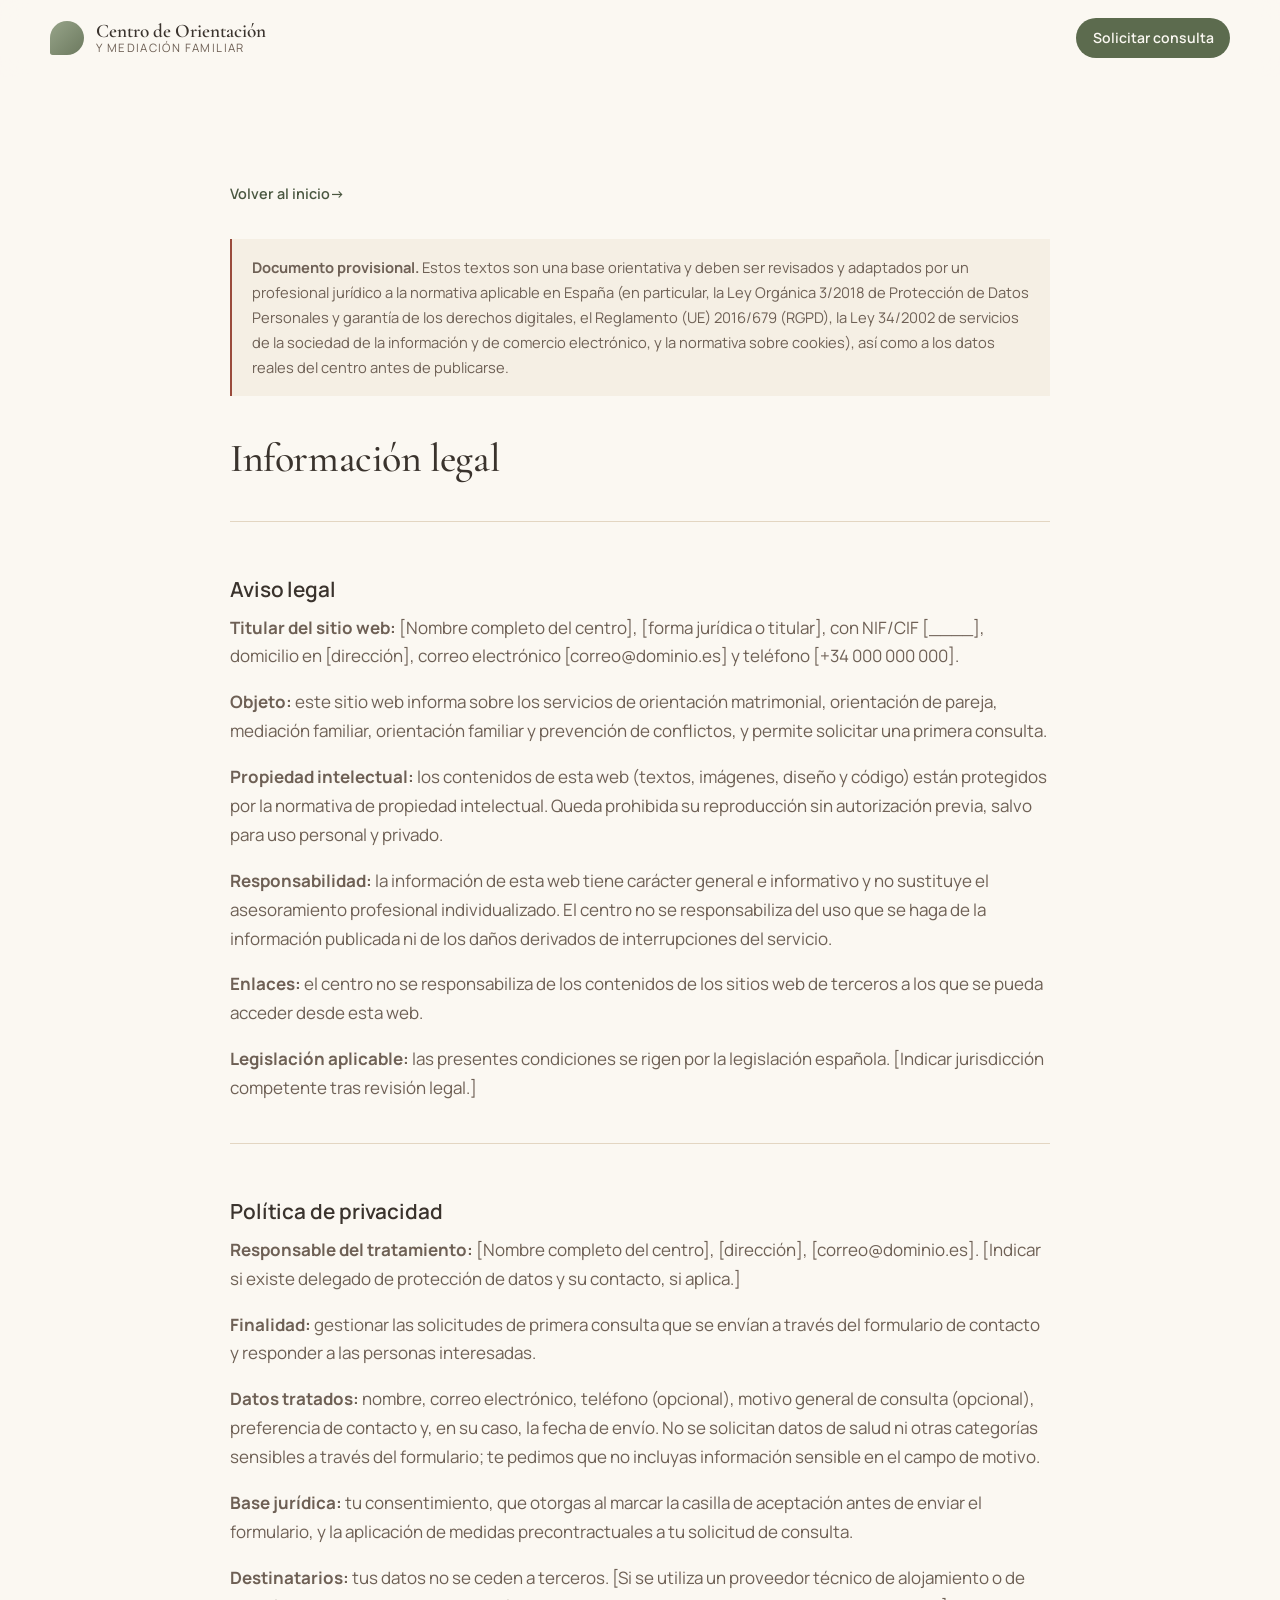
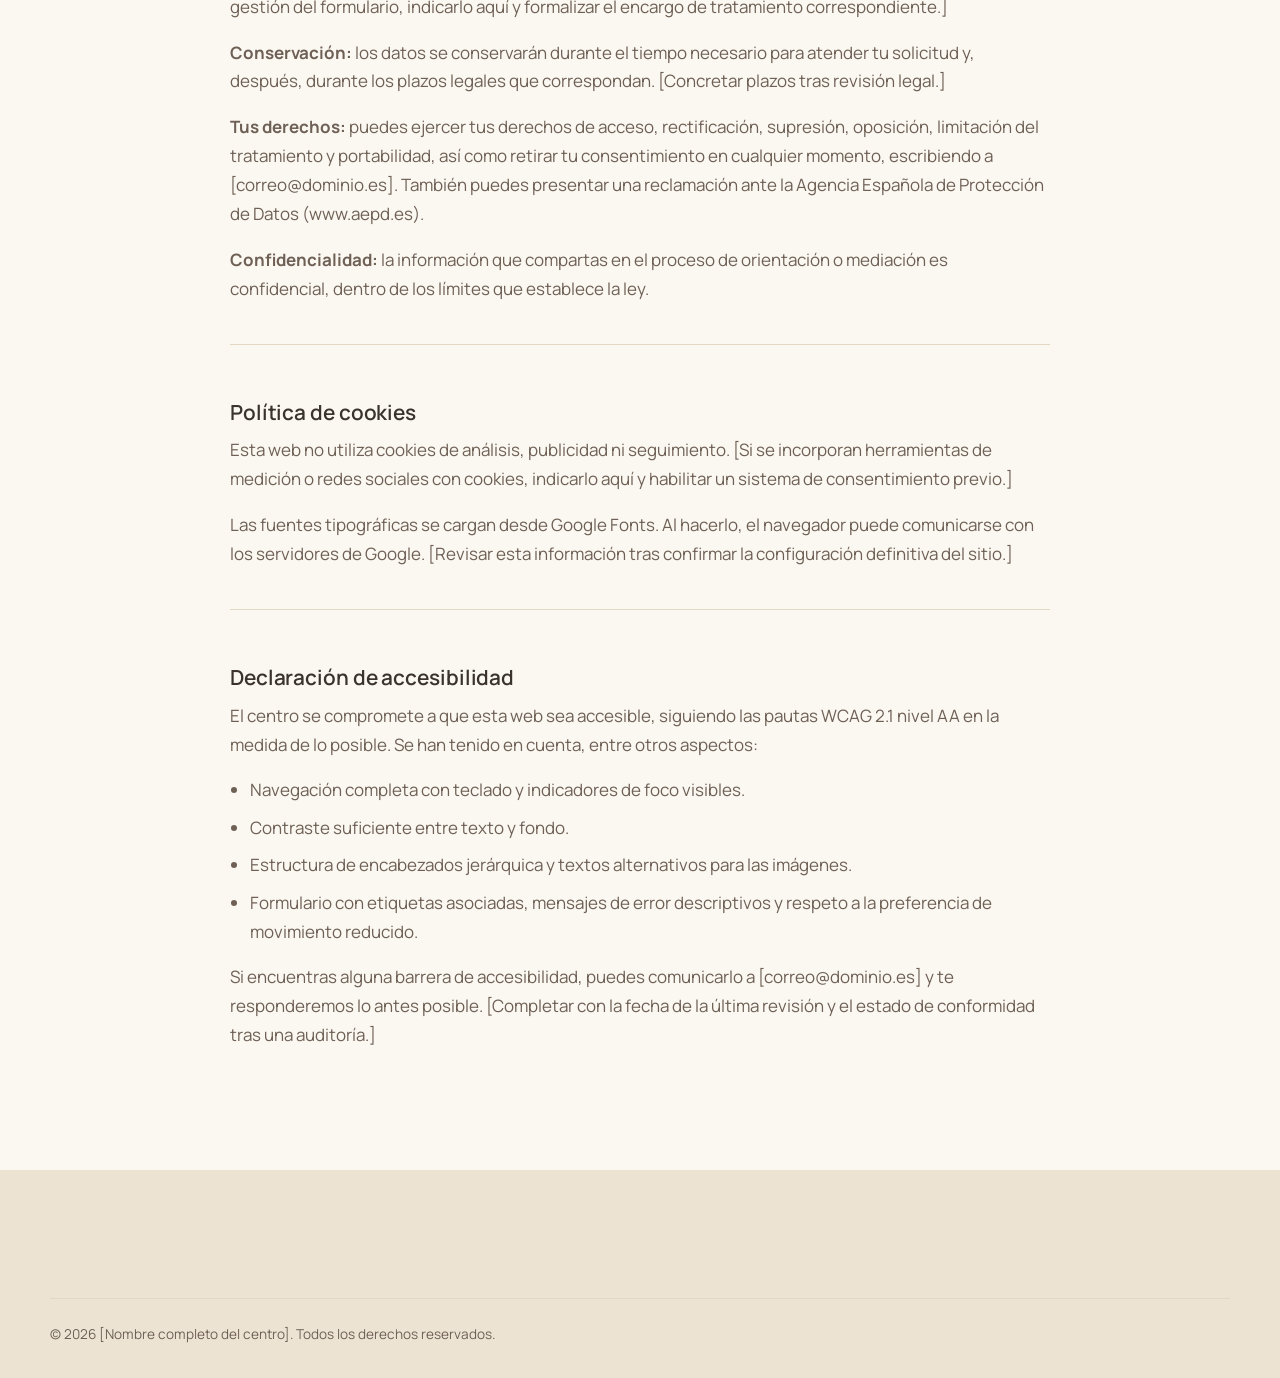
==== legal.html @ 53cd1430 "Añade la web del Centro de Orientación y Mediación Familiar Sitio estático con portada, presentación" ====
<!doctype html>
<html lang="es">
<head>
  <meta charset="utf-8">
  <meta name="viewport" content="width=device-width, initial-scale=1">
  <title>Información legal y accesibilidad | Centro de Orientación y Mediación Familiar</title>
  <meta name="description" content="Aviso legal, política de privacidad, política de cookies y declaración de accesibilidad del Centro de Orientación y Mediación Familiar.">
  <meta name="robots" content="noindex, follow">
  <meta name="theme-color" content="#F5EFE4">

  <link rel="preconnect" href="https://fonts.googleapis.com">
  <link rel="preconnect" href="https://fonts.gstatic.com" crossorigin>
  <link href="https://fonts.googleapis.com/css2?family=Cormorant+Garamond:ital,wght@0,400;0,500;0,600;1,400&family=Manrope:wght@400;500;600&display=swap" rel="stylesheet">

  <link rel="stylesheet" href="css/styles.css">
  <style>
    .legal { padding-block: clamp(56px, 8vw, 104px); }
    .legal h1 { font-size: var(--step-2); margin-bottom: 0.4em; }
    .legal h2 { font-size: var(--step-1); font-family: var(--font-sans); font-weight: 600; margin-top: 2.5rem; }
    .legal section { padding-top: 16px; border-top: 1px solid var(--sand); margin-top: 40px; scroll-margin-top: 96px; }
    .legal ul { padding-left: 1.2em; color: var(--taupe); }
    .legal li { margin-bottom: 0.5em; }
    .draft-note {
      padding: 16px 20px;
      margin-bottom: 40px;
      border-left: 2px solid var(--error);
      background: var(--off-white);
      font-size: 0.92rem;
      color: var(--taupe);
    }
    .back { display: inline-block; margin-bottom: 32px; font-weight: 600; font-size: 0.9rem; }
  </style>
  <script>document.documentElement.classList.add("js");</script>
</head>
<body>
  <a class="skip-link" href="#main">Saltar al contenido</a>

  <header class="site-header">
    <div class="container header-inner">
      <a class="brand" href="index.html" aria-label="Volver a la página de inicio">
        <span class="brand-mark" aria-hidden="true"></span>
        <span class="brand-text">
          <span class="brand-name">Centro de Orientación</span>
          <span class="brand-sub">y Mediación Familiar</span>
        </span>
      </a>
      <div class="header-actions">
        <a class="btn btn-primary btn-small" href="index.html#contacto">Solicitar consulta</a>
      </div>
    </div>
  </header>

  <main id="main" class="legal">
    <div class="container narrow">
      <a class="back link-more" href="index.html">Volver al inicio</a>

      <p class="draft-note">
        <strong>Documento provisional.</strong> Estos textos son una base orientativa y deben ser revisados y adaptados por un profesional jurídico a la normativa aplicable en España (en particular, la Ley Orgánica 3/2018 de Protección de Datos Personales y garantía de los derechos digitales, el Reglamento (UE) 2016/679 (RGPD), la Ley 34/2002 de servicios de la sociedad de la información y de comercio electrónico, y la normativa sobre cookies), así como a los datos reales del centro antes de publicarse.
      </p>

      <h1>Información legal</h1>

      <section id="aviso" aria-labelledby="aviso-title">
        <h2 id="aviso-title">Aviso legal</h2>
        <p><strong>Titular del sitio web:</strong> [Nombre completo del centro], [forma jurídica o titular], con NIF/CIF [____], domicilio en [dirección], correo electrónico [correo@dominio.es] y teléfono [+34 000 000 000].</p>
        <p><strong>Objeto:</strong> este sitio web informa sobre los servicios de orientación matrimonial, orientación de pareja, mediación familiar, orientación familiar y prevención de conflictos, y permite solicitar una primera consulta.</p>
        <p><strong>Propiedad intelectual:</strong> los contenidos de esta web (textos, imágenes, diseño y código) están protegidos por la normativa de propiedad intelectual. Queda prohibida su reproducción sin autorización previa, salvo para uso personal y privado.</p>
        <p><strong>Responsabilidad:</strong> la información de esta web tiene carácter general e informativo y no sustituye el asesoramiento profesional individualizado. El centro no se responsabiliza del uso que se haga de la información publicada ni de los daños derivados de interrupciones del servicio.</p>
        <p><strong>Enlaces:</strong> el centro no se responsabiliza de los contenidos de los sitios web de terceros a los que se pueda acceder desde esta web.</p>
        <p><strong>Legislación aplicable:</strong> las presentes condiciones se rigen por la legislación española. [Indicar jurisdicción competente tras revisión legal.]</p>
      </section>

      <section id="privacidad" aria-labelledby="privacidad-title">
        <h2 id="privacidad-title">Política de privacidad</h2>
        <p><strong>Responsable del tratamiento:</strong> [Nombre completo del centro], [dirección], [correo@dominio.es]. [Indicar si existe delegado de protección de datos y su contacto, si aplica.]</p>
        <p><strong>Finalidad:</strong> gestionar las solicitudes de primera consulta que se envían a través del formulario de contacto y responder a las personas interesadas.</p>
        <p><strong>Datos tratados:</strong> nombre, correo electrónico, teléfono (opcional), motivo general de consulta (opcional), preferencia de contacto y, en su caso, la fecha de envío. No se solicitan datos de salud ni otras categorías sensibles a través del formulario; te pedimos que no incluyas información sensible en el campo de motivo.</p>
        <p><strong>Base jurídica:</strong> tu consentimiento, que otorgas al marcar la casilla de aceptación antes de enviar el formulario, y la aplicación de medidas precontractuales a tu solicitud de consulta.</p>
        <p><strong>Destinatarios:</strong> tus datos no se ceden a terceros. [Si se utiliza un proveedor técnico de alojamiento o de gestión del formulario, indicarlo aquí y formalizar el encargo de tratamiento correspondiente.]</p>
        <p><strong>Conservación:</strong> los datos se conservarán durante el tiempo necesario para atender tu solicitud y, después, durante los plazos legales que correspondan. [Concretar plazos tras revisión legal.]</p>
        <p><strong>Tus derechos:</strong> puedes ejercer tus derechos de acceso, rectificación, supresión, oposición, limitación del tratamiento y portabilidad, así como retirar tu consentimiento en cualquier momento, escribiendo a [correo@dominio.es]. También puedes presentar una reclamación ante la Agencia Española de Protección de Datos (www.aepd.es).</p>
        <p><strong>Confidencialidad:</strong> la información que compartas en el proceso de orientación o mediación es confidencial, dentro de los límites que establece la ley.</p>
      </section>

      <section id="cookies" aria-labelledby="cookies-title">
        <h2 id="cookies-title">Política de cookies</h2>
        <p>Esta web no utiliza cookies de análisis, publicidad ni seguimiento. [Si se incorporan herramientas de medición o redes sociales con cookies, indicarlo aquí y habilitar un sistema de consentimiento previo.]</p>
        <p>Las fuentes tipográficas se cargan desde Google Fonts. Al hacerlo, el navegador puede comunicarse con los servidores de Google. [Revisar esta información tras confirmar la configuración definitiva del sitio.]</p>
      </section>

      <section id="accesibilidad" aria-labelledby="accesibilidad-title">
        <h2 id="accesibilidad-title">Declaración de accesibilidad</h2>
        <p>El centro se compromete a que esta web sea accesible, siguiendo las pautas WCAG 2.1 nivel AA en la medida de lo posible. Se han tenido en cuenta, entre otros aspectos:</p>
        <ul>
          <li>Navegación completa con teclado y indicadores de foco visibles.</li>
          <li>Contraste suficiente entre texto y fondo.</li>
          <li>Estructura de encabezados jerárquica y textos alternativos para las imágenes.</li>
          <li>Formulario con etiquetas asociadas, mensajes de error descriptivos y respeto a la preferencia de movimiento reducido.</li>
        </ul>
        <p>Si encuentras alguna barrera de accesibilidad, puedes comunicarlo a [correo@dominio.es] y te responderemos lo antes posible. [Completar con la fecha de la última revisión y el estado de conformidad tras una auditoría.]</p>
      </section>
    </div>
  </main>

  <footer class="site-footer">
    <div class="container footer-bottom">
      <p>© <span data-year>2026</span> <span data-cfg="centerName">[Nombre completo del centro]</span>. Todos los derechos reservados.</p>
    </div>
  </footer>

  <script src="js/config.js"></script>
  <script src="js/main.js"></script>
</body>
</html>
---- css/styles.css ----
/* ==========================================================================
   Centro de Orientación y Mediación Familiar
   Tokens de color y tipografía
   ========================================================================== */
:root {
  /* Superficies */
  --ivory: #FBF8F2;          /* marfil, fondo principal */
  --off-white: #F5EFE4;      /* blanco roto */
  --beige: #EDE3D3;          /* beige cálido */
  --sand: #E3D6C2;           /* bordes y superficies suaves */

  /* Acentos */
  --sage: #8C9B7E;           /* verde salvia (decorativo) */
  --olive: #5C6B4E;          /* verde oliva (botones, acentos con texto) */
  --olive-dark: #4A5740;     /* hover/active de botones */

  /* Texto */
  --ink: #3A332D;            /* texto principal */
  --taupe: #6E6055;          /* marrón topo, texto secundario */
  --warm-gray: #8A8077;      /* gris cálido, solo para elementos no textuales */

  /* Estados */
  --error: #9A4B3C;

  /* Tipografía */
  --font-serif: "Cormorant Garamond", "Iowan Old Style", "Palatino Linotype", Georgia, serif;
  --font-sans: "Manrope", system-ui, -apple-system, "Segoe UI", Roboto, sans-serif;

  /* Escala */
  --step--1: clamp(0.875rem, 0.84rem + 0.15vw, 0.95rem);
  --step-0: clamp(1rem, 0.96rem + 0.2vw, 1.0625rem);
  --step-1: clamp(1.125rem, 1.05rem + 0.4vw, 1.3rem);
  --step-2: clamp(1.75rem, 1.4rem + 1.6vw, 2.5rem);
  --step-3: clamp(2.5rem, 1.8rem + 3vw, 4.25rem);

  /* Espaciado y forma */
  --container: 1180px;
  --gutter: 16px;
  --section-y: clamp(72px, 10vw, 136px);
  --radius: 14px;
  --radius-lg: 24px;
  --shadow: 0 1px 2px rgba(58, 51, 45, 0.04), 0 12px 32px -18px rgba(58, 51, 45, 0.18);

  /* Movimiento: curvas fuertes de salida, nada de ease-in en UI */
  --ease-out: cubic-bezier(0.23, 1, 0.32, 1);
  --ease-in-out: cubic-bezier(0.77, 0, 0.175, 1);
  --dur-fast: 160ms;
  --dur: 240ms;
  --dur-reveal: 600ms;
}

/* ==========================================================================
   Base
   ========================================================================== */
*,
*::before,
*::after {
  box-sizing: border-box;
}

html {
  scroll-behavior: smooth;
  scroll-padding-top: 96px;
  -webkit-text-size-adjust: 100%;
}

body {
  margin: 0;
  background: var(--ivory);
  color: var(--ink);
  font-family: var(--font-sans);
  font-size: var(--step-0);
  line-height: 1.7;
  -webkit-font-smoothing: antialiased;
  text-rendering: optimizeLegibility;
}

img,
svg {
  display: block;
  max-width: 100%;
}

h1,
h2,
h3 {
  margin: 0 0 0.6em;
  font-family: var(--font-serif);
  font-weight: 500;
  line-height: 1.12;
  color: var(--ink);
  text-wrap: balance;
}

h1 { font-size: var(--step-3); letter-spacing: -0.01em; }
h2 { font-size: var(--step-2); letter-spacing: -0.005em; }
h3 { font-size: var(--step-1); line-height: 1.25; font-weight: 600; font-family: var(--font-sans); letter-spacing: -0.01em; }

p {
  margin: 0 0 1em;
  color: var(--taupe);
  text-wrap: pretty;
}

a {
  color: var(--olive);
  text-decoration-thickness: 1px;
  text-underline-offset: 0.2em;
}

a:hover {
  color: var(--olive-dark);
}

:focus-visible {
  outline: 2px solid var(--olive);
  outline-offset: 3px;
  border-radius: 4px;
}

.container {
  width: min(100% - var(--gutter) * 2, var(--container));
  margin-inline: auto;
}

.narrow {
  max-width: 820px;
}

.sr-only {
  position: absolute;
  width: 1px;
  height: 1px;
  padding: 0;
  margin: -1px;
  overflow: hidden;
  clip: rect(0, 0, 0, 0);
  white-space: nowrap;
  border: 0;
}

.skip-link {
  position: absolute;
  left: 16px;
  top: -100px;
  z-index: 100;
  padding: 10px 16px;
  background: var(--ink);
  color: var(--ivory);
  border-radius: 8px;
  text-decoration: none;
}

.skip-link:focus {
  top: 12px;
}

.eyebrow {
  margin-bottom: 1.1rem;
  font-size: var(--step--1);
  font-weight: 600;
  letter-spacing: 0.14em;
  text-transform: uppercase;
  color: var(--olive);
}

.text-large {
  font-size: var(--step-1);
  line-height: 1.65;
  color: var(--ink);
}

.lead {
  font-size: var(--step-1);
  max-width: 34ch;
}

.section {
  padding-block: var(--section-y);
}

.section-tint {
  background: var(--off-white);
}

.section-head {
  max-width: 640px;
  margin-bottom: clamp(40px, 6vw, 64px);
}

.section-head h2 {
  margin-bottom: 0;
}

/* ==========================================================================
   Botones y enlaces
   ========================================================================== */
.btn {
  display: inline-flex;
  align-items: center;
  justify-content: center;
  gap: 0.5em;
  min-height: 48px;
  padding: 0.8em 1.6em;
  border: 1px solid transparent;
  border-radius: 999px;
  font: inherit;
  font-size: 0.95rem;
  font-weight: 600;
  line-height: 1.2;
  text-decoration: none;
  cursor: pointer;
  transition:
    transform var(--dur-fast) var(--ease-out),
    background-color var(--dur) var(--ease-out),
    color var(--dur) var(--ease-out),
    border-color var(--dur) var(--ease-out);
}

.btn:active {
  transform: scale(0.97);
}

.btn-primary {
  background: var(--olive);
  color: var(--ivory);
}

.btn-primary:hover {
  background: var(--olive-dark);
  color: var(--ivory);
}

.btn-ghost {
  background: transparent;
  border-color: var(--sage);
  color: var(--olive-dark);
}

.btn-ghost:hover {
  background: var(--beige);
  color: var(--ink);
}

.btn-small {
  min-height: 40px;
  padding: 0.5em 1.1em;
  font-size: 0.875rem;
}

.btn-block {
  width: 100%;
}

.btn-row {
  display: flex;
  flex-wrap: wrap;
  gap: 12px;
  margin-top: 2.25rem;
}

.link-more {
  display: inline-flex;
  align-items: center;
  gap: 0.4em;
  font-weight: 600;
  font-size: 0.9rem;
  color: var(--olive-dark);
  text-decoration: none;
  background-image: linear-gradient(currentColor, currentColor);
  background-size: 0% 1px;
  background-position: 0 100%;
  background-repeat: no-repeat;
  transition: background-size var(--dur) var(--ease-out);
}

.link-more::after {
  content: "→";
  transition: transform var(--dur) var(--ease-out);
}

@media (hover: hover) and (pointer: fine) {
  .link-more:hover {
    background-size: 100% 1px;
  }
  .link-more:hover::after {
    transform: translateX(3px);
  }
}

/* ==========================================================================
   Cabecera y navegación
   ========================================================================== */
.site-header {
  position: sticky;
  top: 0;
  z-index: 50;
  background: rgba(251, 248, 242, 0.88);
  backdrop-filter: saturate(1.2) blur(12px);
  -webkit-backdrop-filter: saturate(1.2) blur(12px);
  border-bottom: 1px solid transparent;
  transition: border-color var(--dur) var(--ease-out);
}

.site-header.is-scrolled {
  border-bottom-color: var(--sand);
}

.header-inner {
  display: flex;
  align-items: center;
  justify-content: space-between;
  gap: 24px;
  min-height: 76px;
}

.brand {
  display: flex;
  align-items: center;
  gap: 12px;
  color: var(--ink);
  text-decoration: none;
}

.brand:hover {
  color: var(--ink);
}

.brand-mark {
  width: 34px;
  height: 34px;
  border-radius: 50% 50% 50% 8%;
  background: linear-gradient(135deg, var(--sage), var(--olive));
  opacity: 0.9;
}

.brand-text {
  display: flex;
  flex-direction: column;
  line-height: 1.1;
}

.brand-name {
  font-family: var(--font-serif);
  font-size: 1.2rem;
  font-weight: 600;
}

.brand-sub {
  font-size: 0.72rem;
  letter-spacing: 0.12em;
  text-transform: uppercase;
  color: var(--taupe);
}

.site-nav ul {
  display: flex;
  gap: clamp(18px, 2.4vw, 34px);
  margin: 0;
  padding: 0;
  list-style: none;
}

.site-nav a {
  position: relative;
  color: var(--ink);
  font-size: 0.92rem;
  font-weight: 500;
  text-decoration: none;
  padding-block: 6px;
}

.site-nav a::after {
  content: "";
  position: absolute;
  left: 0;
  right: 0;
  bottom: 0;
  height: 1px;
  background: var(--olive);
  transform: scaleX(0);
  transform-origin: left;
  transition: transform var(--dur) var(--ease-out);
}

@media (hover: hover) and (pointer: fine) {
  .site-nav a:hover::after {
    transform: scaleX(1);
  }
}

.header-actions {
  display: flex;
  align-items: center;
  gap: 12px;
}

.nav-toggle {
  display: none;
  width: 44px;
  height: 44px;
  padding: 0;
  border: 1px solid var(--sand);
  border-radius: 50%;
  background: var(--ivory);
  cursor: pointer;
  transition: transform var(--dur-fast) var(--ease-out);
}

.nav-toggle:active {
  transform: scale(0.96);
}

.nav-toggle-bars,
.nav-toggle-bars::before,
.nav-toggle-bars::after {
  display: block;
  width: 18px;
  height: 1.5px;
  margin-inline: auto;
  background: var(--ink);
  border-radius: 2px;
  transition: transform var(--dur) var(--ease-out), opacity var(--dur) var(--ease-out);
}

.nav-toggle-bars {
  position: relative;
}

.nav-toggle-bars::before,
.nav-toggle-bars::after {
  content: "";
  position: absolute;
  left: 0;
  right: 0;
}

.nav-toggle-bars::before { top: -6px; }
.nav-toggle-bars::after { top: 6px; }

.nav-toggle[aria-expanded="true"] .nav-toggle-bars {
  background: transparent;
}

.nav-toggle[aria-expanded="true"] .nav-toggle-bars::before {
  transform: translateY(6px) rotate(45deg);
}

.nav-toggle[aria-expanded="true"] .nav-toggle-bars::after {
  transform: translateY(-6px) rotate(-45deg);
}

@media (max-width: 920px) {
  .nav-toggle {
    display: block;
  }

  .site-nav {
    position: absolute;
    top: 100%;
    left: 0;
    right: 0;
    background: var(--ivory);
    border-bottom: 1px solid var(--sand);
    box-shadow: 0 20px 40px -24px rgba(58, 51, 45, 0.25);
    /* Se oculta con transform y opacity, nunca con display, para poder animarlo */
    opacity: 0;
    transform: translateY(-8px);
    pointer-events: none;
    visibility: hidden;
    transition:
      opacity var(--dur) var(--ease-out),
      transform var(--dur) var(--ease-out),
      visibility 0s linear var(--dur);
  }

  .site-nav.is-open {
    opacity: 1;
    transform: translateY(0);
    pointer-events: auto;
    visibility: visible;
    transition-delay: 0s;
  }

  .site-nav ul {
    flex-direction: column;
    gap: 0;
    padding: 8px var(--gutter) 20px;
  }

  .site-nav a {
    display: block;
    padding: 14px 0;
    font-size: 1rem;
    border-bottom: 1px solid var(--sand);
  }

  .site-nav li:last-child a {
    border-bottom: 0;
  }
}

.btn-short {
  display: none;
}

.btn-small {
  white-space: nowrap;
}

@media (max-width: 560px) {
  .header-inner {
    gap: 12px;
  }

  .brand {
    gap: 0;
  }

  .brand-mark {
    display: none;
  }

  .brand-name {
    font-size: 1.05rem;
    white-space: nowrap;
  }

  .brand-sub {
    white-space: nowrap;
  }

  .header-actions .btn-small {
    padding-inline: 1em;
  }

  .btn-long {
    display: none;
  }

  .btn-short {
    display: inline;
  }
}

@media (max-width: 380px) {
  .brand-sub {
    display: none;
  }
}

/* ==========================================================================
   Hero
   ========================================================================== */
.hero {
  padding-block: clamp(48px, 8vw, 110px) clamp(72px, 9vw, 120px);
}

.hero-grid {
  display: grid;
  grid-template-columns: 1.05fr 0.95fr;
  align-items: center;
  gap: clamp(40px, 6vw, 96px);
}

.hero h1 {
  max-width: 14ch;
}

/* ==========================================================================
   Fotografías (placeholders con la intención visual del brief)
   ========================================================================== */
.photo {
  margin: 0;
}

.photo-frame {
  position: relative;
  aspect-ratio: 4 / 5;
  border-radius: var(--radius-lg);
  overflow: hidden;
  background:
    radial-gradient(120% 90% at 85% 10%, rgba(251, 248, 242, 0.7), transparent 60%),
    linear-gradient(160deg, #E6DBC9 0%, #CFC3AC 45%, #A9B09A 100%);
  box-shadow: var(--shadow);
}

.photo-hero .photo-frame {
  aspect-ratio: 4 / 5;
}

.photo-portrait {
  aspect-ratio: 4 / 5;
  max-width: 480px;
}

.photo-note {
  position: absolute;
  left: 16px;
  right: 16px;
  bottom: 16px;
  padding: 10px 14px;
  border-radius: 10px;
  background: rgba(251, 248, 242, 0.85);
  color: var(--taupe);
  font-size: 0.8rem;
  line-height: 1.4;
}

/* ==========================================================================
   Presentación
   ========================================================================== */
.pillars {
  display: grid;
  grid-template-columns: repeat(3, 1fr);
  gap: clamp(20px, 3vw, 40px);
  margin-top: clamp(56px, 8vw, 96px);
}

.pillar {
  padding-top: 28px;
  border-top: 1px solid var(--sand);
}

.pillar h3 {
  margin-top: 18px;
}

.pillar p {
  margin: 0;
}

.icon {
  width: 28px;
  height: 28px;
  fill: none;
  stroke: var(--olive);
  stroke-width: 1.4;
  stroke-linecap: round;
  stroke-linejoin: round;
}

/* ==========================================================================
   Servicios
   ========================================================================== */
.services {
  display: grid;
  grid-template-columns: repeat(3, 1fr);
  gap: clamp(16px, 2vw, 24px);
}

.card {
  display: flex;
  flex-direction: column;
  padding: clamp(28px, 3vw, 40px);
  background: var(--ivory);
  border: 1px solid var(--sand);
  border-radius: var(--radius-lg);
  transition: border-color var(--dur) var(--ease-out), box-shadow var(--dur) var(--ease-out);
}

@media (hover: hover) and (pointer: fine) {
  .card:hover {
    border-color: var(--sage);
    box-shadow: var(--shadow);
  }
}

.card .icon {
  margin-bottom: 22px;
}

.card h3 {
  margin-bottom: 12px;
  font-family: var(--font-serif);
  font-size: 1.6rem;
  font-weight: 500;
  line-height: 1.15;
}

.card p {
  flex: 1;
  margin-bottom: 24px;
}

.card-actions {
  display: flex;
  flex-wrap: wrap;
  align-items: center;
  justify-content: space-between;
  gap: 12px;
}

.service-details {
  display: grid;
  gap: 0;
  margin-top: clamp(40px, 6vw, 64px);
  max-width: 760px;
}

.service-detail {
  padding: 28px 0;
  border-top: 1px solid var(--sand);
  scroll-margin-top: 96px;
}

.service-detail h3 {
  font-family: var(--font-serif);
  font-size: 1.5rem;
  font-weight: 500;
}

.service-detail p {
  margin: 0;
}

.service-detail:target {
  animation: target-glow 1.2s var(--ease-out);
}

@keyframes target-glow {
  from { background: var(--beige); }
  to { background: transparent; }
}

/* ==========================================================================
   Filosofía
   ========================================================================== */
.split {
  display: grid;
  grid-template-columns: 1fr 1fr;
  gap: clamp(40px, 7vw, 110px);
  align-items: center;
}

.split h2 {
  margin-bottom: 0.9em;
}

.principles {
  margin: 0;
  padding: 0;
  list-style: none;
  counter-reset: none;
}

.principles li {
  display: flex;
  align-items: center;
  gap: 22px;
  padding: 26px 0;
  border-top: 1px solid var(--sand);
}

.principles li:last-child {
  border-bottom: 1px solid var(--sand);
}

.principles h3 {
  margin: 0;
  font-family: var(--font-serif);
  font-size: clamp(1.4rem, 1.2rem + 0.8vw, 1.8rem);
  font-weight: 500;
}

.principle-num {
  flex: none;
  display: grid;
  place-items: center;
  width: 44px;
  height: 44px;
  border-radius: 50%;
  background: var(--beige);
  color: var(--olive-dark);
  font-family: var(--font-serif);
  font-size: 1.2rem;
}

/* ==========================================================================
   Profesional
   ========================================================================== */
.profile {
  align-items: start;
}

.profile-data {
  display: grid;
  gap: 0;
  margin: 2.25rem 0 0;
}

.profile-data div {
  display: grid;
  grid-template-columns: minmax(150px, 0.8fr) 1.2fr;
  gap: 16px;
  padding: 14px 0;
  border-top: 1px solid var(--sand);
}

.profile-data div:last-child {
  border-bottom: 1px solid var(--sand);
}

.profile-data dt {
  font-size: 0.85rem;
  font-weight: 600;
  color: var(--olive-dark);
}

.profile-data dd {
  margin: 0;
  color: var(--ink);
}

/* ==========================================================================
   Proceso
   ========================================================================== */
.steps {
  display: grid;
  grid-template-columns: repeat(3, 1fr);
  gap: clamp(20px, 3vw, 40px);
  margin: 0 0 clamp(48px, 6vw, 72px);
  padding: 0;
  list-style: none;
  counter-reset: none;
}

.step {
  position: relative;
  padding-top: 32px;
  border-top: 1px solid var(--sage);
}

.step-num {
  display: block;
  margin-bottom: 18px;
  font-family: var(--font-serif);
  font-size: 1.1rem;
  font-style: italic;
  color: var(--olive);
}

.step p {
  margin: 0;
}

.note {
  max-width: 64ch;
  margin: 0;
  padding: 22px 26px;
  border-left: 2px solid var(--sage);
  background: var(--off-white);
  border-radius: 0 var(--radius) var(--radius) 0;
  font-size: 0.95rem;
}

/* ==========================================================================
   Cita / transición
   ========================================================================== */
.section-quote {
  padding-block: clamp(80px, 12vw, 150px);
  background:
    radial-gradient(70% 120% at 50% 0%, var(--beige) 0%, transparent 70%),
    var(--ivory);
  text-align: center;
}

.section-quote blockquote {
  margin: 0;
}

.section-quote p {
  margin: 0;
  font-family: var(--font-serif);
  font-size: var(--step-2);
  font-style: italic;
  line-height: 1.3;
  color: var(--ink);
  text-wrap: balance;
}

/* ==========================================================================
   FAQ
   ========================================================================== */
.faq {
  border-top: 1px solid var(--sand);
}

.faq details {
  border-bottom: 1px solid var(--sand);
}

.faq summary {
  position: relative;
  display: block;
  padding: 22px 48px 22px 0;
  font-family: var(--font-serif);
  font-size: var(--step-1);
  font-weight: 500;
  line-height: 1.3;
  color: var(--ink);
  cursor: pointer;
  list-style: none;
}

.faq summary::-webkit-details-marker {
  display: none;
}

.faq summary::after {
  content: "";
  position: absolute;
  right: 6px;
  top: 50%;
  width: 10px;
  height: 10px;
  border-right: 1.5px solid var(--olive);
  border-bottom: 1.5px solid var(--olive);
  transform: translateY(-70%) rotate(45deg);
  transition: transform var(--dur) var(--ease-out);
}

.faq details[open] summary::after {
  transform: translateY(-30%) rotate(-135deg);
}

.faq summary:focus-visible {
  border-radius: 4px;
}

.faq details p {
  max-width: 68ch;
  padding-bottom: 24px;
  animation: faq-in var(--dur) var(--ease-out);
}

@keyframes faq-in {
  from {
    opacity: 0;
    transform: translateY(-4px);
  }
  to {
    opacity: 1;
    transform: translateY(0);
  }
}

/* ==========================================================================
   Contacto y formulario
   ========================================================================== */
.contact-grid {
  display: grid;
  grid-template-columns: 1fr 1.05fr;
  gap: clamp(40px, 7vw, 110px);
  align-items: start;
}

.contact-list {
  display: grid;
  gap: 0;
  margin: 2.5rem 0 0;
  padding: 0;
  list-style: none;
}

.contact-list li {
  display: grid;
  gap: 4px;
  padding: 18px 0;
  border-top: 1px solid var(--sand);
}

.contact-list li:last-child {
  border-bottom: 1px solid var(--sand);
}

.contact-list a,
.contact-list span:not(.contact-label) {
  color: var(--ink);
  font-size: 1.05rem;
}

.contact-label {
  font-size: 0.8rem;
  font-weight: 600;
  letter-spacing: 0.08em;
  text-transform: uppercase;
  color: var(--taupe);
}

.form {
  padding: clamp(28px, 4vw, 48px);
  background: var(--ivory);
  border: 1px solid var(--sand);
  border-radius: var(--radius-lg);
  box-shadow: var(--shadow);
}

.form h3 {
  margin-bottom: 1.5rem;
  font-family: var(--font-serif);
  font-size: 1.8rem;
  font-weight: 500;
}

.field {
  margin: 0 0 20px;
  padding: 0;
  border: 0;
  min-width: 0;
}

.field label,
.field legend {
  display: block;
  margin-bottom: 8px;
  padding: 0;
  font-size: 0.9rem;
  font-weight: 600;
  color: var(--ink);
}

.req {
  color: var(--error);
}

.optional {
  font-weight: 400;
  color: var(--taupe);
  font-size: 0.85em;
}

input[type="text"],
input[type="email"],
input[type="tel"],
select {
  width: 100%;
  min-height: 48px;
  padding: 0 16px;
  border: 1px solid var(--sand);
  border-radius: 12px;
  background: #FFFFFF;
  font: inherit;
  font-size: 16px; /* evita el zoom automático en iOS */
  color: var(--ink);
  transition:
    border-color var(--dur) var(--ease-out),
    box-shadow var(--dur) var(--ease-out);
}

select {
  appearance: none;
  background-image: linear-gradient(45deg, transparent 50%, var(--olive) 50%),
    linear-gradient(135deg, var(--olive) 50%, transparent 50%);
  background-position: calc(100% - 22px) 52%, calc(100% - 16px) 52%;
  background-size: 6px 6px, 6px 6px;
  background-repeat: no-repeat;
  padding-right: 40px;
}

input:hover,
select:hover {
  border-color: var(--sage);
}

input:focus,
select:focus {
  outline: none;
  border-color: var(--olive);
  box-shadow: 0 0 0 4px rgba(92, 107, 78, 0.18);
}

input[aria-invalid="true"] {
  border-color: var(--error);
  box-shadow: 0 0 0 4px rgba(154, 75, 60, 0.12);
}

.radio-row {
  display: flex;
  flex-wrap: wrap;
  gap: 12px;
}

.radio-row label {
  display: inline-flex;
  align-items: center;
  gap: 10px;
  margin: 0;
  padding: 12px 18px;
  border: 1px solid var(--sand);
  border-radius: 999px;
  font-weight: 500;
  cursor: pointer;
  transition: border-color var(--dur) var(--ease-out), background-color var(--dur) var(--ease-out);
}

.radio-row label:has(input:checked) {
  border-color: var(--olive);
  background: var(--off-white);
}

.radio-row input {
  width: 18px;
  height: 18px;
  margin: 0;
  accent-color: var(--olive);
}

.consent {
  display: grid;
  grid-template-columns: auto 1fr;
  gap: 12px;
  align-items: start;
  margin: 8px 0 8px;
  font-size: 0.9rem;
  color: var(--taupe);
  cursor: pointer;
}

.consent input {
  width: 18px;
  height: 18px;
  margin: 4px 0 0;
  accent-color: var(--olive);
}

.error {
  margin: 6px 0 0;
  font-size: 0.85rem;
  line-height: 1.4;
  color: var(--error);
}

.error[hidden] {
  display: none;
}

.form-status {
  min-height: 1.5em;
  margin: 16px 0 0;
  font-size: 0.95rem;
  text-align: center;
  color: var(--olive-dark);
}

.form-status.is-error {
  color: var(--error);
}

.form-status.is-warning {
  color: var(--taupe);
}

.form.is-sent {
  animation: sent-in var(--dur-reveal) var(--ease-out);
}

@keyframes sent-in {
  from { opacity: 0.4; transform: scale(0.99); }
  to { opacity: 1; transform: scale(1); }
}

/* Campo trampa contra robots: fuera de la vista y del lector de pantalla */
.hp {
  position: absolute;
  left: -10000px;
  width: 1px;
  height: 1px;
  overflow: hidden;
}

/* ==========================================================================
   Pie de página
   ========================================================================== */
.site-footer {
  padding-block: 72px 32px;
  background: var(--beige);
  color: var(--taupe);
  font-size: 0.92rem;
}

.footer-grid {
  display: grid;
  grid-template-columns: 1.2fr 1fr 1fr 0.8fr;
  gap: 40px;
}

.footer-name {
  margin-bottom: 4px;
  font-family: var(--font-serif);
  font-size: 1.4rem;
  font-weight: 600;
  color: var(--ink);
}

.footer-title {
  margin-bottom: 14px;
  font-size: 0.78rem;
  font-weight: 600;
  letter-spacing: 0.12em;
  text-transform: uppercase;
  color: var(--ink);
}

.footer-muted {
  margin-bottom: 6px;
  color: var(--taupe);
}

.footer-muted a {
  color: var(--taupe);
}

.footer-links {
  margin: 0;
  padding: 0;
  list-style: none;
}

.footer-links li {
  margin-bottom: 8px;
}

.footer-links a,
.footer-social a {
  color: var(--taupe);
  text-decoration: none;
  transition: color var(--dur) var(--ease-out);
}

.footer-links a:hover,
.footer-social a:hover {
  color: var(--olive-dark);
  text-decoration: underline;
}

.footer-social ul {
  margin: 0;
  padding: 0;
  list-style: none;
}

.footer-social li {
  margin-bottom: 8px;
}

.footer-bottom {
  margin-top: 56px;
  padding-top: 24px;
  border-top: 1px solid var(--sand);
  font-size: 0.85rem;
}

.footer-bottom p {
  margin: 0;
  color: var(--taupe);
}

/* Botón volver arriba */
.to-top {
  position: fixed;
  right: 20px;
  bottom: 20px;
  z-index: 40;
  display: grid;
  place-items: center;
  width: 46px;
  height: 46px;
  border-radius: 50%;
  background: var(--olive);
  color: var(--ivory);
  text-decoration: none;
  box-shadow: var(--shadow);
  opacity: 0;
  transform: translateY(8px);
  pointer-events: none;
  transition:
    opacity var(--dur) var(--ease-out),
    transform var(--dur) var(--ease-out),
    background-color var(--dur) var(--ease-out);
}

.to-top.is-visible {
  opacity: 1;
  transform: translateY(0);
  pointer-events: auto;
}

.to-top:hover {
  background: var(--olive-dark);
  color: var(--ivory);
}

.to-top:active {
  transform: scale(0.96);
}

/* ==========================================================================
   Animación de entrada (solo transform y opacity)
   Solo se oculta si JavaScript está activo; sin JS, todo el contenido se ve.
   ========================================================================== */
.js .reveal {
  opacity: 0;
  transform: translateY(14px);
  transition:
    opacity var(--dur-reveal) var(--ease-out) var(--delay, 0ms),
    transform var(--dur-reveal) var(--ease-out) var(--delay, 0ms);
}

.js .reveal.is-visible {
  opacity: 1;
  transform: translateY(0);
}

/* ==========================================================================
   Responsive
   ========================================================================== */
@media (max-width: 960px) {
  .hero-grid,
  .split,
  .contact-grid,
  .profile {
    grid-template-columns: 1fr;
  }

  .photo-frame {
    aspect-ratio: 5 / 4;
  }

  .photo-portrait {
    aspect-ratio: 5 / 4;
    max-width: none;
  }

  .footer-grid {
    grid-template-columns: 1fr 1fr;
  }
}

@media (max-width: 860px) {
  .services,
  .pillars,
  .steps {
    grid-template-columns: 1fr;
  }
}

@media (max-width: 560px) {
  :root {
    --section-y: 64px;
  }

  .hero h1 {
    max-width: none;
  }

  .btn-row .btn {
    width: 100%;
  }

  .profile-data div {
    grid-template-columns: 1fr;
    gap: 2px;
  }

  .footer-grid {
    grid-template-columns: 1fr;
  }

  .form {
    padding: 24px 20px;
  }
}

/* ==========================================================================
   Movimiento reducido: sin desplazamientos, solo cambios suaves de opacidad
   ========================================================================== */
@media (prefers-reduced-motion: reduce) {
  html {
    scroll-behavior: auto;
  }

  *,
  *::before,
  *::after {
    animation-duration: 1ms !important;
    animation-iteration-count: 1 !important;
    transition-duration: 1ms !important;
  }

  .js .reveal {
    transform: none;
  }
}
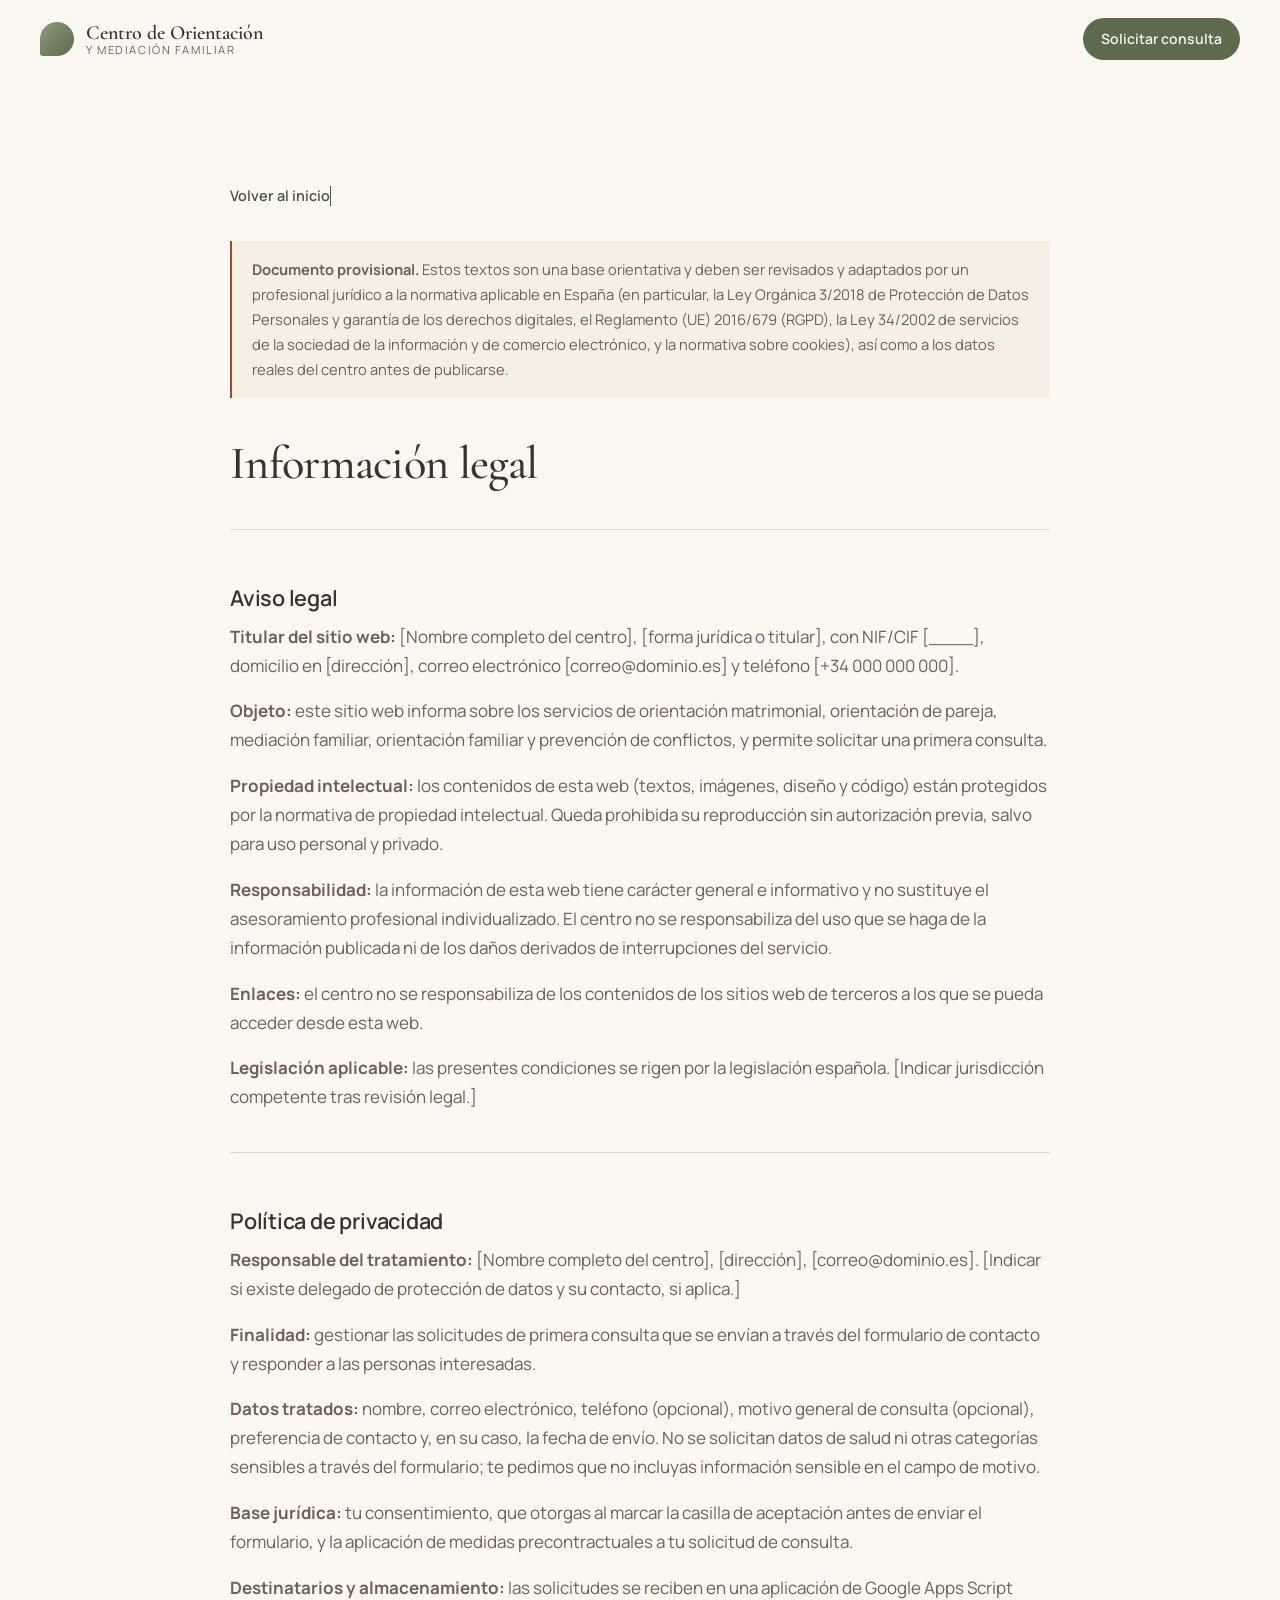
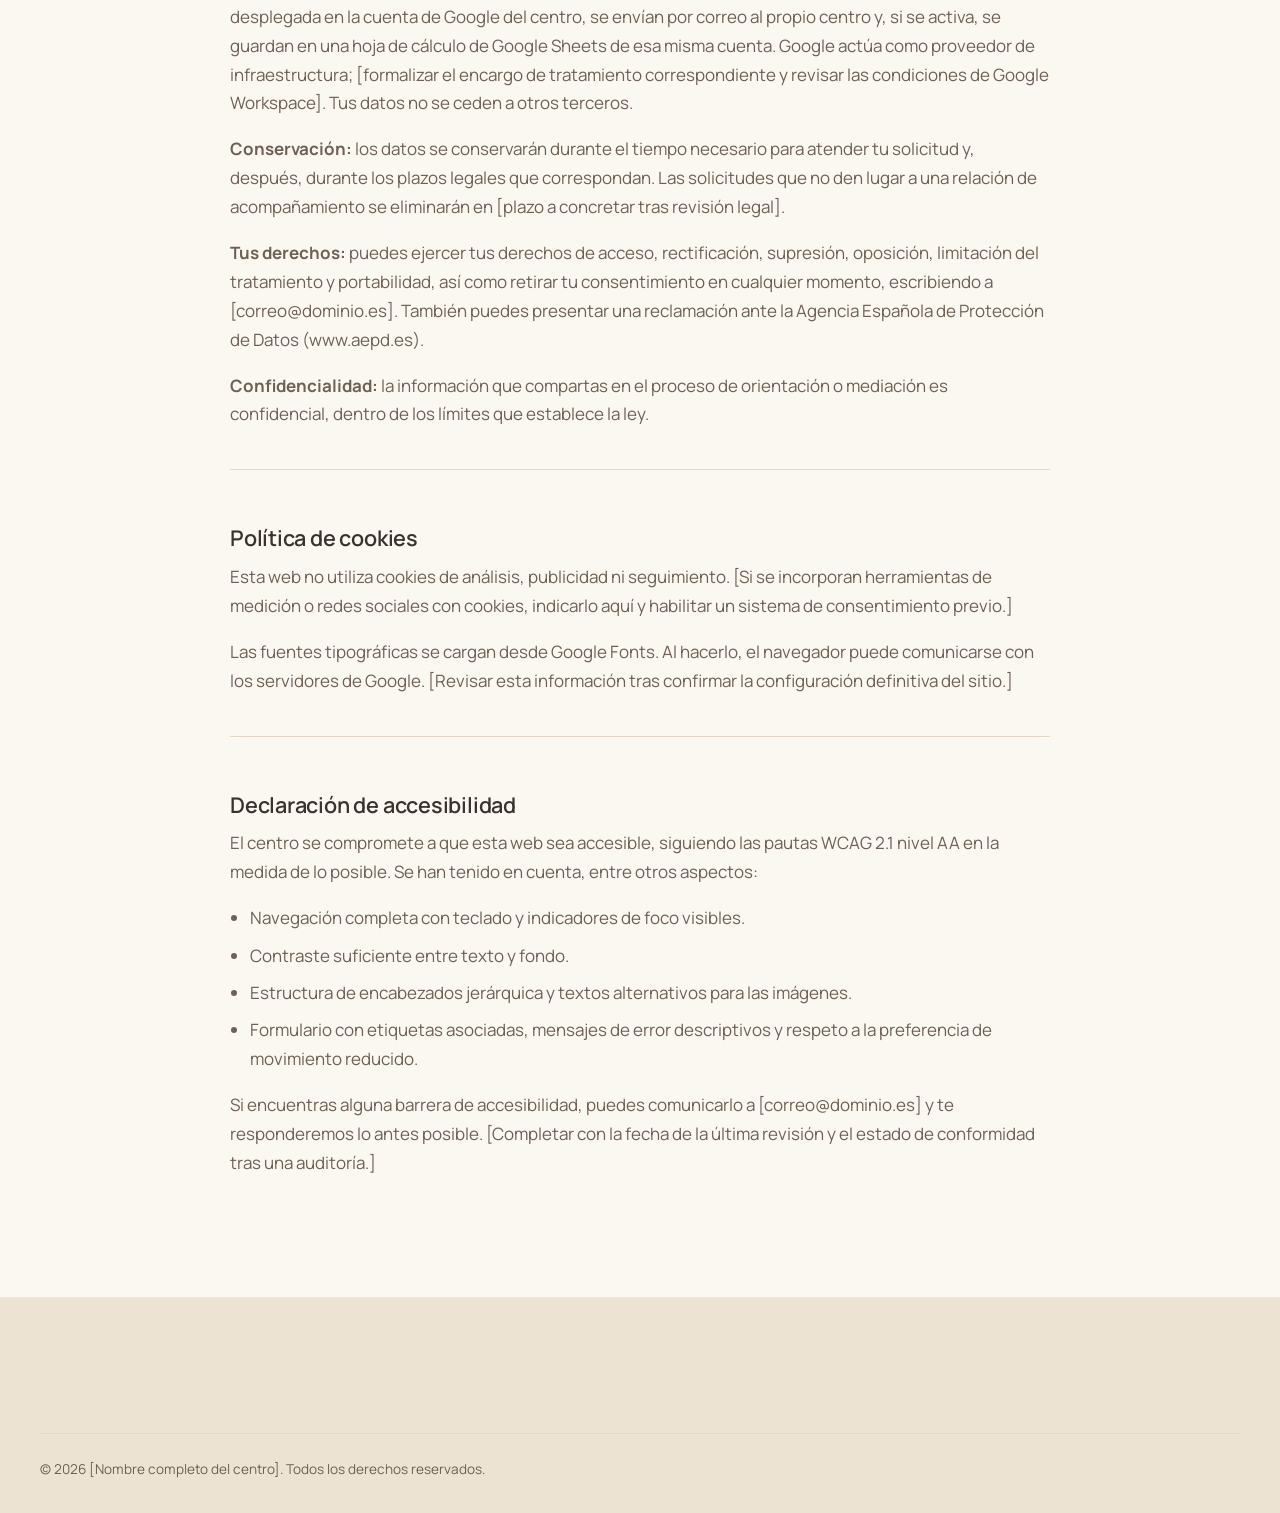
==== commit c891a262: "Rediseña la web con formulario interactivo y backend de solicitudes - Asistente de solicitud en tres" ====
--- a/legal.html
+++ b/legal.html
@@ -76,8 +76,8 @@
         <p><strong>Finalidad:</strong> gestionar las solicitudes de primera consulta que se envían a través del formulario de contacto y responder a las personas interesadas.</p>
         <p><strong>Datos tratados:</strong> nombre, correo electrónico, teléfono (opcional), motivo general de consulta (opcional), preferencia de contacto y, en su caso, la fecha de envío. No se solicitan datos de salud ni otras categorías sensibles a través del formulario; te pedimos que no incluyas información sensible en el campo de motivo.</p>
         <p><strong>Base jurídica:</strong> tu consentimiento, que otorgas al marcar la casilla de aceptación antes de enviar el formulario, y la aplicación de medidas precontractuales a tu solicitud de consulta.</p>
-        <p><strong>Destinatarios:</strong> tus datos no se ceden a terceros. [Si se utiliza un proveedor técnico de alojamiento o de gestión del formulario, indicarlo aquí y formalizar el encargo de tratamiento correspondiente.]</p>
-        <p><strong>Conservación:</strong> los datos se conservarán durante el tiempo necesario para atender tu solicitud y, después, durante los plazos legales que correspondan. [Concretar plazos tras revisión legal.]</p>
+        <p><strong>Destinatarios y almacenamiento:</strong> las solicitudes se reciben en una aplicación de Google Apps Script desplegada en la cuenta de Google del centro, se envían por correo al propio centro y, si se activa, se guardan en una hoja de cálculo de Google Sheets de esa misma cuenta. Google actúa como proveedor de infraestructura; [formalizar el encargo de tratamiento correspondiente y revisar las condiciones de Google Workspace]. Tus datos no se ceden a otros terceros.</p>
+        <p><strong>Conservación:</strong> los datos se conservarán durante el tiempo necesario para atender tu solicitud y, después, durante los plazos legales que correspondan. Las solicitudes que no den lugar a una relación de acompañamiento se eliminarán en [plazo a concretar tras revisión legal].</p>
         <p><strong>Tus derechos:</strong> puedes ejercer tus derechos de acceso, rectificación, supresión, oposición, limitación del tratamiento y portabilidad, así como retirar tu consentimiento en cualquier momento, escribiendo a [correo@dominio.es]. También puedes presentar una reclamación ante la Agencia Española de Protección de Datos (www.aepd.es).</p>
         <p><strong>Confidencialidad:</strong> la información que compartas en el proceso de orientación o mediación es confidencial, dentro de los límites que establece la ley.</p>
       </section>
--- a/css/styles.css
+++ b/css/styles.css
@@ -1,23 +1,22 @@
 /* ==========================================================================
    Centro de Orientación y Mediación Familiar
-   Tokens de color y tipografía
+   Tokens, base y componentes
    ========================================================================== */
 :root {
   /* Superficies */
-  --ivory: #FBF8F2;          /* marfil, fondo principal */
-  --off-white: #F5EFE4;      /* blanco roto */
-  --beige: #EDE3D3;          /* beige cálido */
-  --sand: #E3D6C2;           /* bordes y superficies suaves */
+  --ivory: #FBF8F2;
+  --off-white: #F5EFE4;
+  --beige: #EDE3D3;
+  --sand: #E3D6C2;
 
   /* Acentos */
-  --sage: #8C9B7E;           /* verde salvia (decorativo) */
-  --olive: #5C6B4E;          /* verde oliva (botones, acentos con texto) */
-  --olive-dark: #4A5740;     /* hover/active de botones */
+  --sage: #8C9B7E;
+  --olive: #5C6B4E;
+  --olive-dark: #4A5740;
 
   /* Texto */
-  --ink: #3A332D;            /* texto principal */
-  --taupe: #6E6055;          /* marrón topo, texto secundario */
-  --warm-gray: #8A8077;      /* gris cálido, solo para elementos no textuales */
+  --ink: #3A332D;
+  --taupe: #6E6055;
 
   /* Estados */
   --error: #9A4B3C;
@@ -27,35 +26,37 @@
   --font-sans: "Manrope", system-ui, -apple-system, "Segoe UI", Roboto, sans-serif;
 
   /* Escala */
-  --step--1: clamp(0.875rem, 0.84rem + 0.15vw, 0.95rem);
+  --step--1: clamp(0.84rem, 0.82rem + 0.1vw, 0.92rem);
   --step-0: clamp(1rem, 0.96rem + 0.2vw, 1.0625rem);
-  --step-1: clamp(1.125rem, 1.05rem + 0.4vw, 1.3rem);
-  --step-2: clamp(1.75rem, 1.4rem + 1.6vw, 2.5rem);
-  --step-3: clamp(2.5rem, 1.8rem + 3vw, 4.25rem);
+  --step-1: clamp(1.15rem, 1.05rem + 0.45vw, 1.35rem);
+  --step-2: clamp(1.9rem, 1.45rem + 1.9vw, 2.9rem);
+  --step-3: clamp(2.6rem, 1.7rem + 3.6vw, 4.9rem);
 
   /* Espaciado y forma */
-  --container: 1180px;
-  --gutter: 16px;
-  --section-y: clamp(72px, 10vw, 136px);
+  --container: 1200px;
+  --gutter: 20px;
+  --section-y: clamp(80px, 11vw, 144px);
   --radius: 14px;
   --radius-lg: 24px;
-  --shadow: 0 1px 2px rgba(58, 51, 45, 0.04), 0 12px 32px -18px rgba(58, 51, 45, 0.18);
-
-  /* Movimiento: curvas fuertes de salida, nada de ease-in en UI */
+  --shadow: 0 1px 2px rgba(58, 51, 45, 0.04), 0 18px 40px -22px rgba(58, 51, 45, 0.22);
+
+  /* Movimiento: salida fuerte, nunca ease-in en UI. Interacciones < 300 ms */
   --ease-out: cubic-bezier(0.23, 1, 0.32, 1);
   --ease-in-out: cubic-bezier(0.77, 0, 0.175, 1);
-  --dur-fast: 160ms;
-  --dur: 240ms;
-  --dur-reveal: 600ms;
-}
-
-/* ==========================================================================
-   Base
-   ========================================================================== */
+  --dur-fast: 150ms;
+  --dur: 220ms;
+  --dur-reveal: 480ms;
+}
+
 *,
 *::before,
 *::after {
   box-sizing: border-box;
+}
+
+/* Garantiza que el atributo hidden gane a cualquier display de componente */
+[hidden] {
+  display: none !important;
 }
 
 html {
@@ -83,18 +84,20 @@
 
 h1,
 h2,
-h3 {
+h3,
+h4 {
   margin: 0 0 0.6em;
   font-family: var(--font-serif);
   font-weight: 500;
-  line-height: 1.12;
+  line-height: 1.1;
   color: var(--ink);
   text-wrap: balance;
 }
 
-h1 { font-size: var(--step-3); letter-spacing: -0.01em; }
-h2 { font-size: var(--step-2); letter-spacing: -0.005em; }
-h3 { font-size: var(--step-1); line-height: 1.25; font-weight: 600; font-family: var(--font-sans); letter-spacing: -0.01em; }
+h1 { font-size: var(--step-3); letter-spacing: -0.015em; }
+h2 { font-size: var(--step-2); letter-spacing: -0.01em; }
+h3 { font-size: var(--step-1); line-height: 1.25; font-weight: 500; }
+h4 { font-size: 1.6rem; }
 
 p {
   margin: 0 0 1em;
@@ -156,10 +159,10 @@
 }
 
 .eyebrow {
-  margin-bottom: 1.1rem;
+  margin-bottom: 1.2rem;
   font-size: var(--step--1);
   font-weight: 600;
-  letter-spacing: 0.14em;
+  letter-spacing: 0.16em;
   text-transform: uppercase;
   color: var(--olive);
 }
@@ -172,7 +175,7 @@
 
 .lead {
   font-size: var(--step-1);
-  max-width: 34ch;
+  max-width: 36ch;
 }
 
 .section {
@@ -184,11 +187,15 @@
 }
 
 .section-head {
-  max-width: 640px;
-  margin-bottom: clamp(40px, 6vw, 64px);
+  max-width: 680px;
+  margin-bottom: clamp(44px, 6vw, 72px);
 }
 
 .section-head h2 {
+  margin-bottom: 0.5em;
+}
+
+.section-head p:last-child {
   margin-bottom: 0;
 }
 
@@ -200,14 +207,15 @@
   align-items: center;
   justify-content: center;
   gap: 0.5em;
-  min-height: 48px;
-  padding: 0.8em 1.6em;
+  min-height: 50px;
+  padding: 0.8em 1.7em;
   border: 1px solid transparent;
   border-radius: 999px;
   font: inherit;
   font-size: 0.95rem;
   font-weight: 600;
   line-height: 1.2;
+  white-space: nowrap;
   text-decoration: none;
   cursor: pointer;
   transition:
@@ -217,8 +225,13 @@
     border-color var(--dur) var(--ease-out);
 }
 
-.btn:active {
+.btn:active:not(:disabled) {
   transform: scale(0.97);
+}
+
+.btn:disabled {
+  opacity: 0.6;
+  cursor: progress;
 }
 
 .btn-primary {
@@ -243,8 +256,8 @@
 }
 
 .btn-small {
-  min-height: 40px;
-  padding: 0.5em 1.1em;
+  min-height: 42px;
+  padding: 0.5em 1.2em;
   font-size: 0.875rem;
 }
 
@@ -256,17 +269,22 @@
   display: flex;
   flex-wrap: wrap;
   gap: 12px;
-  margin-top: 2.25rem;
+  margin-top: 2.5rem;
 }
 
 .link-more {
   display: inline-flex;
   align-items: center;
-  gap: 0.4em;
+  gap: 0.5em;
+  padding: 0;
+  border: 0;
+  background: none;
+  font: inherit;
+  font-size: 0.9rem;
   font-weight: 600;
-  font-size: 0.9rem;
   color: var(--olive-dark);
   text-decoration: none;
+  cursor: pointer;
   background-image: linear-gradient(currentColor, currentColor);
   background-size: 0% 1px;
   background-position: 0 100%;
@@ -275,16 +293,18 @@
 }
 
 .link-more::after {
-  content: "→";
+  content: "";
+  width: 8px;
+  height: 8px;
+  border-right: 1.5px solid currentColor;
+  border-bottom: 1.5px solid currentColor;
+  transform: translateY(-2px) rotate(45deg);
   transition: transform var(--dur) var(--ease-out);
 }
 
 @media (hover: hover) and (pointer: fine) {
   .link-more:hover {
     background-size: 100% 1px;
-  }
-  .link-more:hover::after {
-    transform: translateX(3px);
   }
 }
 
@@ -295,7 +315,7 @@
   position: sticky;
   top: 0;
   z-index: 50;
-  background: rgba(251, 248, 242, 0.88);
+  background: rgba(251, 248, 242, 0.9);
   backdrop-filter: saturate(1.2) blur(12px);
   -webkit-backdrop-filter: saturate(1.2) blur(12px);
   border-bottom: 1px solid transparent;
@@ -311,7 +331,7 @@
   align-items: center;
   justify-content: space-between;
   gap: 24px;
-  min-height: 76px;
+  min-height: 78px;
 }
 
 .brand {
@@ -331,7 +351,6 @@
   height: 34px;
   border-radius: 50% 50% 50% 8%;
   background: linear-gradient(135deg, var(--sage), var(--olive));
-  opacity: 0.9;
 }
 
 .brand-text {
@@ -342,13 +361,13 @@
 
 .brand-name {
   font-family: var(--font-serif);
-  font-size: 1.2rem;
+  font-size: 1.25rem;
   font-weight: 600;
 }
 
 .brand-sub {
-  font-size: 0.72rem;
-  letter-spacing: 0.12em;
+  font-size: 0.7rem;
+  letter-spacing: 0.14em;
   text-transform: uppercase;
   color: var(--taupe);
 }
@@ -420,7 +439,7 @@
   margin-inline: auto;
   background: var(--ink);
   border-radius: 2px;
-  transition: transform var(--dur) var(--ease-out), opacity var(--dur) var(--ease-out);
+  transition: transform var(--dur) var(--ease-out), background-color var(--dur) var(--ease-out);
 }
 
 .nav-toggle-bars {
@@ -463,7 +482,7 @@
     background: var(--ivory);
     border-bottom: 1px solid var(--sand);
     box-shadow: 0 20px 40px -24px rgba(58, 51, 45, 0.25);
-    /* Se oculta con transform y opacity, nunca con display, para poder animarlo */
+    /* Oculto con opacidad y transform (no display) para que la transición funcione */
     opacity: 0;
     transform: translateY(-8px);
     pointer-events: none;
@@ -504,10 +523,6 @@
   display: none;
 }
 
-.btn-small {
-  white-space: nowrap;
-}
-
 @media (max-width: 560px) {
   .header-inner {
     gap: 12px;
@@ -553,24 +568,29 @@
    Hero
    ========================================================================== */
 .hero {
-  padding-block: clamp(48px, 8vw, 110px) clamp(72px, 9vw, 120px);
+  padding-block: clamp(56px, 9vw, 120px) clamp(80px, 10vw, 136px);
 }
 
 .hero-grid {
   display: grid;
   grid-template-columns: 1.05fr 0.95fr;
   align-items: center;
-  gap: clamp(40px, 6vw, 96px);
+  gap: clamp(48px, 7vw, 110px);
 }
 
 .hero h1 {
-  max-width: 14ch;
+  max-width: 13ch;
+}
+
+.hero .eyebrow {
+  margin-bottom: 1.6rem;
 }
 
 /* ==========================================================================
    Fotografías (placeholders con la intención visual del brief)
    ========================================================================== */
 .photo {
+  position: relative;
   margin: 0;
 }
 
@@ -585,8 +605,25 @@
   box-shadow: var(--shadow);
 }
 
-.photo-hero .photo-frame {
-  aspect-ratio: 4 / 5;
+/* Revelado de la imagen por recorte: solo clip-path, interrumpible */
+.js .photo-frame {
+  clip-path: inset(0 0 12% 0 round var(--radius-lg));
+  transition: clip-path 900ms var(--ease-out);
+}
+
+.js .photo.is-visible .photo-frame {
+  clip-path: inset(0 0 0 0 round var(--radius-lg));
+}
+
+.photo-accent {
+  position: absolute;
+  z-index: -1;
+  left: -22px;
+  bottom: -22px;
+  width: 42%;
+  aspect-ratio: 1;
+  border-radius: 50%;
+  background: var(--beige);
 }
 
 .photo-portrait {
@@ -601,7 +638,7 @@
   bottom: 16px;
   padding: 10px 14px;
   border-radius: 10px;
-  background: rgba(251, 248, 242, 0.85);
+  background: rgba(251, 248, 242, 0.88);
   color: var(--taupe);
   font-size: 0.8rem;
   line-height: 1.4;
@@ -610,20 +647,42 @@
 /* ==========================================================================
    Presentación
    ========================================================================== */
+.intro {
+  max-width: 760px;
+  margin-bottom: clamp(56px, 8vw, 96px);
+}
+
+.intro h2 {
+  margin-bottom: 0.6em;
+}
+
 .pillars {
   display: grid;
   grid-template-columns: repeat(3, 1fr);
   gap: clamp(20px, 3vw, 40px);
-  margin-top: clamp(56px, 8vw, 96px);
 }
 
 .pillar {
-  padding-top: 28px;
+  position: relative;
+  padding: 36px 0 0;
   border-top: 1px solid var(--sand);
 }
 
+.pillar-index {
+  display: block;
+  margin-bottom: 22px;
+  font-family: var(--font-serif);
+  font-style: italic;
+  font-size: 1.1rem;
+  color: var(--sage);
+}
+
+.pillar .icon {
+  margin-bottom: 18px;
+}
+
 .pillar h3 {
-  margin-top: 18px;
+  margin-bottom: 10px;
 }
 
 .pillar p {
@@ -641,86 +700,105 @@
 }
 
 /* ==========================================================================
-   Servicios
-   ========================================================================== */
-.services {
+   Servicios (lista interactiva con paneles desplegables)
+   ========================================================================== */
+.service-list {
+  margin: 0;
+  padding: 0;
+  list-style: none;
+  border-bottom: 1px solid var(--sand);
+}
+
+.service {
   display: grid;
-  grid-template-columns: repeat(3, 1fr);
-  gap: clamp(16px, 2vw, 24px);
-}
-
-.card {
+  grid-template-columns: minmax(0, 1fr) auto;
+  align-items: start;
+  gap: 0 clamp(24px, 4vw, 56px);
+  padding: clamp(28px, 3.5vw, 40px) 0;
+  border-top: 1px solid var(--sand);
+  transition: background-color var(--dur) var(--ease-out);
+}
+
+.service-main {
+  min-width: 0;
+}
+
+.service-title {
+  margin-bottom: 0.5em;
+  font-size: clamp(1.5rem, 1.2rem + 1vw, 2rem);
+  transition: color var(--dur) var(--ease-out);
+}
+
+.service-text {
+  margin: 0;
+}
+
+.service-controls {
   display: flex;
   flex-direction: column;
-  padding: clamp(28px, 3vw, 40px);
-  background: var(--ivory);
-  border: 1px solid var(--sand);
-  border-radius: var(--radius-lg);
-  transition: border-color var(--dur) var(--ease-out), box-shadow var(--dur) var(--ease-out);
+  align-items: flex-start;
+  gap: 14px;
+}
+
+@media (min-width: 961px) {
+  .service-controls {
+    align-items: flex-end;
+  }
+}
+
+.service-toggle::after {
+  transform: translateY(-2px) rotate(45deg);
+}
+
+.service.is-open .service-toggle::after {
+  transform: translateY(2px) rotate(-135deg);
+}
+
+/* Panel: se abre animando grid-template-rows (interrumpible, sin alturas fijas) */
+.service-panel {
+  grid-column: 1 / -1;
+  display: grid;
+  grid-template-rows: 0fr;
+  transition:
+    grid-template-rows var(--dur-reveal) var(--ease-out),
+    opacity var(--dur) var(--ease-out);
+  opacity: 0;
+}
+
+.service.is-open .service-panel {
+  grid-template-rows: 1fr;
+  opacity: 1;
+}
+
+.service-panel-inner {
+  min-height: 0;
+  overflow: hidden;
+}
+
+.service-panel-inner p {
+  max-width: 62ch;
+  margin: 0;
+  padding-top: 4px;
 }
 
 @media (hover: hover) and (pointer: fine) {
-  .card:hover {
-    border-color: var(--sage);
-    box-shadow: var(--shadow);
-  }
-}
-
-.card .icon {
-  margin-bottom: 22px;
-}
-
-.card h3 {
-  margin-bottom: 12px;
-  font-family: var(--font-serif);
-  font-size: 1.6rem;
-  font-weight: 500;
-  line-height: 1.15;
-}
-
-.card p {
-  flex: 1;
-  margin-bottom: 24px;
-}
-
-.card-actions {
-  display: flex;
-  flex-wrap: wrap;
-  align-items: center;
-  justify-content: space-between;
-  gap: 12px;
-}
-
-.service-details {
-  display: grid;
-  gap: 0;
-  margin-top: clamp(40px, 6vw, 64px);
-  max-width: 760px;
-}
-
-.service-detail {
-  padding: 28px 0;
-  border-top: 1px solid var(--sand);
-  scroll-margin-top: 96px;
-}
-
-.service-detail h3 {
-  font-family: var(--font-serif);
-  font-size: 1.5rem;
-  font-weight: 500;
-}
-
-.service-detail p {
-  margin: 0;
-}
-
-.service-detail:target {
-  animation: target-glow 1.2s var(--ease-out);
-}
-
-@keyframes target-glow {
-  from { background: var(--beige); }
-  to { background: transparent; }
+  .service:hover {
+    background-color: rgba(237, 227, 211, 0.35);
+  }
+}
+
+@media (max-width: 960px) {
+  .service {
+    grid-template-columns: 1fr;
+  }
+
+  .service-controls {
+    flex-direction: row;
+    flex-wrap: wrap;
+    align-items: center;
+    gap: 16px 24px;
+    margin-top: 18px;
+  }
 }
 
 /* ==========================================================================
@@ -729,19 +807,18 @@
 .split {
   display: grid;
   grid-template-columns: 1fr 1fr;
-  gap: clamp(40px, 7vw, 110px);
+  gap: clamp(48px, 7vw, 110px);
   align-items: center;
 }
 
 .split h2 {
-  margin-bottom: 0.9em;
+  margin-bottom: 0.8em;
 }
 
 .principles {
   margin: 0;
   padding: 0;
   list-style: none;
-  counter-reset: none;
 }
 
 .principles li {
@@ -758,22 +835,20 @@
 
 .principles h3 {
   margin: 0;
-  font-family: var(--font-serif);
-  font-size: clamp(1.4rem, 1.2rem + 0.8vw, 1.8rem);
-  font-weight: 500;
+  font-size: clamp(1.4rem, 1.2rem + 0.8vw, 1.85rem);
 }
 
 .principle-num {
   flex: none;
   display: grid;
   place-items: center;
-  width: 44px;
-  height: 44px;
+  width: 46px;
+  height: 46px;
   border-radius: 50%;
   background: var(--beige);
   color: var(--olive-dark);
   font-family: var(--font-serif);
-  font-size: 1.2rem;
+  font-size: 1.25rem;
 }
 
 /* ==========================================================================
@@ -786,7 +861,7 @@
 .profile-data {
   display: grid;
   gap: 0;
-  margin: 2.25rem 0 0;
+  margin: 2.5rem 0 0;
 }
 
 .profile-data div {
@@ -819,14 +894,12 @@
   display: grid;
   grid-template-columns: repeat(3, 1fr);
   gap: clamp(20px, 3vw, 40px);
-  margin: 0 0 clamp(48px, 6vw, 72px);
+  margin: 0 0 clamp(52px, 6vw, 80px);
   padding: 0;
   list-style: none;
-  counter-reset: none;
 }
 
 .step {
-  position: relative;
   padding-top: 32px;
   border-top: 1px solid var(--sage);
 }
@@ -835,7 +908,7 @@
   display: block;
   margin-bottom: 18px;
   font-family: var(--font-serif);
-  font-size: 1.1rem;
+  font-size: 1.15rem;
   font-style: italic;
   color: var(--olive);
 }
@@ -855,10 +928,10 @@
 }
 
 /* ==========================================================================
-   Cita / transición
+   Cita
    ========================================================================== */
 .section-quote {
-  padding-block: clamp(80px, 12vw, 150px);
+  padding-block: clamp(90px, 13vw, 160px);
   background:
     radial-gradient(70% 120% at 50% 0%, var(--beige) 0%, transparent 70%),
     var(--ivory);
@@ -924,10 +997,6 @@
   transform: translateY(-30%) rotate(-135deg);
 }
 
-.faq summary:focus-visible {
-  border-radius: 4px;
-}
-
 .faq details p {
   max-width: 68ch;
   padding-bottom: 24px;
@@ -946,12 +1015,12 @@
 }
 
 /* ==========================================================================
-   Contacto y formulario
+   Contacto
    ========================================================================== */
 .contact-grid {
   display: grid;
-  grid-template-columns: 1fr 1.05fr;
-  gap: clamp(40px, 7vw, 110px);
+  grid-template-columns: 0.9fr 1.1fr;
+  gap: clamp(48px, 7vw, 110px);
   align-items: start;
 }
 
@@ -981,30 +1050,105 @@
 }
 
 .contact-label {
-  font-size: 0.8rem;
+  font-size: 0.78rem;
   font-weight: 600;
-  letter-spacing: 0.08em;
+  letter-spacing: 0.1em;
   text-transform: uppercase;
   color: var(--taupe);
 }
 
-.form {
-  padding: clamp(28px, 4vw, 48px);
+/* ==========================================================================
+   Asistente de solicitud
+   ========================================================================== */
+.form-wrap {
+  position: relative;
+}
+
+.form-card,
+.form-success {
+  padding: clamp(28px, 4vw, 52px);
   background: var(--ivory);
   border: 1px solid var(--sand);
   border-radius: var(--radius-lg);
   box-shadow: var(--shadow);
 }
 
-.form h3 {
-  margin-bottom: 1.5rem;
+.form-head {
+  display: flex;
+  align-items: baseline;
+  justify-content: space-between;
+  gap: 16px;
+  margin-bottom: 18px;
+}
+
+.form-head h3 {
+  margin: 0;
   font-family: var(--font-serif);
-  font-size: 1.8rem;
+  font-size: 2rem;
   font-weight: 500;
 }
 
+.form-count {
+  margin: 0;
+  font-size: 0.85rem;
+  font-weight: 600;
+  color: var(--olive-dark);
+  white-space: nowrap;
+}
+
+.progress {
+  height: 3px;
+  margin-bottom: 36px;
+  background: var(--sand);
+  border-radius: 2px;
+  overflow: hidden;
+}
+
+.progress-bar {
+  display: block;
+  width: 100%;
+  height: 100%;
+  background: var(--olive);
+  transform-origin: left;
+  transform: scaleX(0.333);
+  transition: transform var(--dur-reveal) var(--ease-out);
+}
+
+/* Paneles apilados en la misma celda: la altura es la del más alto y el cambio es un fundido */
+.panels {
+  display: grid;
+}
+
+.panel {
+  grid-area: 1 / 1;
+  min-width: 0;
+  margin: 0;
+  padding: 0;
+  border: 0;
+  visibility: hidden;
+  opacity: 0;
+  transform: translateX(12px);
+  transition:
+    opacity var(--dur) var(--ease-out),
+    transform var(--dur) var(--ease-out),
+    visibility 0s linear var(--dur);
+}
+
+.panel.is-active {
+  visibility: visible;
+  opacity: 1;
+  transform: translateX(0);
+  transition-delay: 0s;
+}
+
+.panel-title {
+  margin-bottom: 1.4rem;
+  font-size: 1.5rem;
+  outline: none;
+}
+
 .field {
-  margin: 0 0 20px;
+  margin: 0 0 22px;
   padding: 0;
   border: 0;
   min-width: 0;
@@ -1030,13 +1174,18 @@
   font-size: 0.85em;
 }
 
+.hint {
+  margin: 8px 0 0;
+  font-size: 0.85rem;
+}
+
 input[type="text"],
 input[type="email"],
 input[type="tel"],
-select {
+textarea {
   width: 100%;
-  min-height: 48px;
-  padding: 0 16px;
+  min-height: 50px;
+  padding: 12px 16px;
   border: 1px solid var(--sand);
   border-radius: 12px;
   background: #FFFFFF;
@@ -1048,62 +1197,126 @@
     box-shadow var(--dur) var(--ease-out);
 }
 
-select {
-  appearance: none;
-  background-image: linear-gradient(45deg, transparent 50%, var(--olive) 50%),
-    linear-gradient(135deg, var(--olive) 50%, transparent 50%);
-  background-position: calc(100% - 22px) 52%, calc(100% - 16px) 52%;
-  background-size: 6px 6px, 6px 6px;
-  background-repeat: no-repeat;
-  padding-right: 40px;
+textarea {
+  resize: vertical;
+  min-height: 116px;
+  line-height: 1.5;
 }
 
 input:hover,
-select:hover {
+textarea:hover {
   border-color: var(--sage);
 }
 
 input:focus,
-select:focus {
+textarea:focus {
   outline: none;
   border-color: var(--olive);
-  box-shadow: 0 0 0 4px rgba(92, 107, 78, 0.18);
-}
-
-input[aria-invalid="true"] {
+  box-shadow: 0 0 0 4px rgba(92, 107, 78, 0.16);
+}
+
+input[aria-invalid="true"],
+textarea[aria-invalid="true"] {
   border-color: var(--error);
-  box-shadow: 0 0 0 4px rgba(154, 75, 60, 0.12);
-}
-
-.radio-row {
+  box-shadow: 0 0 0 4px rgba(154, 75, 60, 0.1);
+}
+
+/* Opciones en tarjetas tocables */
+.choices {
+  display: grid;
+  grid-template-columns: 1fr 1fr;
+  gap: 10px;
+}
+
+.choices-2 {
+  grid-template-columns: 1fr 1fr;
+}
+
+.choice {
+  position: relative;
   display: flex;
-  flex-wrap: wrap;
-  gap: 12px;
-}
-
-.radio-row label {
-  display: inline-flex;
   align-items: center;
-  gap: 10px;
-  margin: 0;
-  padding: 12px 18px;
+  min-height: 52px;
+  padding: 12px 16px;
+  margin: 0;
   border: 1px solid var(--sand);
-  border-radius: 999px;
+  border-radius: 12px;
+  background: #FFFFFF;
+  font-size: 0.92rem;
   font-weight: 500;
+  color: var(--ink);
   cursor: pointer;
-  transition: border-color var(--dur) var(--ease-out), background-color var(--dur) var(--ease-out);
-}
-
-.radio-row label:has(input:checked) {
+  transition:
+    border-color var(--dur) var(--ease-out),
+    background-color var(--dur) var(--ease-out),
+    transform var(--dur-fast) var(--ease-out);
+}
+
+.choice:active {
+  transform: scale(0.98);
+}
+
+.choice input {
+  position: absolute;
+  opacity: 0;
+  pointer-events: none;
+}
+
+.choice span {
+  position: relative;
+  padding-left: 28px;
+  line-height: 1.3;
+}
+
+.choice span::before {
+  content: "";
+  position: absolute;
+  left: 0;
+  top: 50%;
+  width: 16px;
+  height: 16px;
+  margin-top: -8px;
+  border: 1.5px solid var(--sage);
+  border-radius: 50%;
+  transition: border-color var(--dur) var(--ease-out), background-color var(--dur) var(--ease-out), box-shadow var(--dur) var(--ease-out);
+}
+
+.choice span::after {
+  content: "";
+  position: absolute;
+  left: 4px;
+  top: 50%;
+  width: 8px;
+  height: 8px;
+  margin-top: -4px;
+  border-radius: 50%;
+  background: var(--olive);
+  transform: scale(0);
+  transition: transform var(--dur) var(--ease-out);
+}
+
+.choice:has(input:checked) {
   border-color: var(--olive);
   background: var(--off-white);
 }
 
-.radio-row input {
-  width: 18px;
-  height: 18px;
-  margin: 0;
-  accent-color: var(--olive);
+.choice:has(input:checked) span::before {
+  border-color: var(--olive);
+}
+
+.choice:has(input:checked) span::after {
+  transform: scale(1);
+}
+
+.choice:has(input:focus-visible) {
+  outline: 2px solid var(--olive);
+  outline-offset: 2px;
+}
+
+@media (hover: hover) and (pointer: fine) {
+  .choice:hover {
+    border-color: var(--sage);
+  }
 }
 
 .consent {
@@ -1111,7 +1324,7 @@
   grid-template-columns: auto 1fr;
   gap: 12px;
   align-items: start;
-  margin: 8px 0 8px;
+  margin: 4px 0 8px;
   font-size: 0.9rem;
   color: var(--taupe);
   cursor: pointer;
@@ -1125,20 +1338,32 @@
 }
 
 .error {
-  margin: 6px 0 0;
+  margin: 8px 0 0;
   font-size: 0.85rem;
   line-height: 1.4;
   color: var(--error);
 }
 
-.error[hidden] {
-  display: none;
+.form-actions {
+  display: flex;
+  flex-wrap: wrap;
+  justify-content: flex-end;
+  gap: 12px;
+  margin-top: 28px;
+}
+
+.form-actions .btn {
+  min-width: 140px;
+}
+
+.form-actions [data-prev] {
+  margin-right: auto;
 }
 
 .form-status {
   min-height: 1.5em;
-  margin: 16px 0 0;
-  font-size: 0.95rem;
+  margin: 14px 0 0;
+  font-size: 0.92rem;
   text-align: center;
   color: var(--olive-dark);
 }
@@ -1151,16 +1376,62 @@
   color: var(--taupe);
 }
 
-.form.is-sent {
+/* Confirmación */
+.form-success {
+  text-align: center;
   animation: sent-in var(--dur-reveal) var(--ease-out);
 }
 
+.form-success:focus {
+  outline: none;
+}
+
+.form-success h3 {
+  margin-bottom: 0.4em;
+  font-family: var(--font-serif);
+  font-size: 2rem;
+  font-weight: 500;
+}
+
+.form-success p {
+  max-width: 40ch;
+  margin: 0 auto 1.6em;
+}
+
+.success-mark {
+  display: block;
+  width: 58px;
+  height: 58px;
+  margin: 0 auto 22px;
+  border-radius: 50%;
+  background: var(--beige);
+  position: relative;
+}
+
+.success-mark::after {
+  content: "";
+  position: absolute;
+  left: 22px;
+  top: 19px;
+  width: 12px;
+  height: 20px;
+  border-right: 2px solid var(--olive);
+  border-bottom: 2px solid var(--olive);
+  transform: rotate(45deg);
+}
+
 @keyframes sent-in {
-  from { opacity: 0.4; transform: scale(0.99); }
-  to { opacity: 1; transform: scale(1); }
-}
-
-/* Campo trampa contra robots: fuera de la vista y del lector de pantalla */
+  from {
+    opacity: 0;
+    transform: translateY(8px);
+  }
+  to {
+    opacity: 1;
+    transform: translateY(0);
+  }
+}
+
+/* Campo trampa contra robots: fuera de la vista */
 .hp {
   position: absolute;
   left: -10000px;
@@ -1173,7 +1444,7 @@
    Pie de página
    ========================================================================== */
 .site-footer {
-  padding-block: 72px 32px;
+  padding-block: 80px 32px;
   background: var(--beige);
   color: var(--taupe);
   font-size: 0.92rem;
@@ -1188,7 +1459,7 @@
 .footer-name {
   margin-bottom: 4px;
   font-family: var(--font-serif);
-  font-size: 1.4rem;
+  font-size: 1.45rem;
   font-weight: 600;
   color: var(--ink);
 }
@@ -1207,41 +1478,26 @@
   color: var(--taupe);
 }
 
-.footer-muted a {
-  color: var(--taupe);
-}
-
-.footer-links {
-  margin: 0;
-  padding: 0;
-  list-style: none;
-}
-
-.footer-links li {
-  margin-bottom: 8px;
-}
-
-.footer-links a,
-.footer-social a {
+.footer-muted a,
+.footer-links a {
   color: var(--taupe);
   text-decoration: none;
   transition: color var(--dur) var(--ease-out);
 }
 
-.footer-links a:hover,
-.footer-social a:hover {
+.footer-links {
+  margin: 0;
+  padding: 0;
+  list-style: none;
+}
+
+.footer-links li {
+  margin-bottom: 8px;
+}
+
+.footer-links a:hover {
   color: var(--olive-dark);
   text-decoration: underline;
-}
-
-.footer-social ul {
-  margin: 0;
-  padding: 0;
-  list-style: none;
-}
-
-.footer-social li {
-  margin-bottom: 8px;
 }
 
 .footer-bottom {
@@ -1256,7 +1512,7 @@
   color: var(--taupe);
 }
 
-/* Botón volver arriba */
+/* Volver arriba */
 .to-top {
   position: fixed;
   right: 20px;
@@ -1296,8 +1552,7 @@
 }
 
 /* ==========================================================================
-   Animación de entrada (solo transform y opacity)
-   Solo se oculta si JavaScript está activo; sin JS, todo el contenido se ve.
+   Revelado al hacer scroll (solo si hay JavaScript)
    ========================================================================== */
 .js .reveal {
   opacity: 0;
@@ -1332,13 +1587,17 @@
     max-width: none;
   }
 
+  .photo-accent {
+    left: auto;
+    right: -14px;
+  }
+
   .footer-grid {
     grid-template-columns: 1fr 1fr;
   }
 }
 
 @media (max-width: 860px) {
-  .services,
   .pillars,
   .steps {
     grid-template-columns: 1fr;
@@ -1347,7 +1606,7 @@
 
 @media (max-width: 560px) {
   :root {
-    --section-y: 64px;
+    --section-y: 72px;
   }
 
   .hero h1 {
@@ -1367,13 +1626,31 @@
     grid-template-columns: 1fr;
   }
 
-  .form {
-    padding: 24px 20px;
-  }
-}
-
-/* ==========================================================================
-   Movimiento reducido: sin desplazamientos, solo cambios suaves de opacidad
+  .form-card,
+  .form-success {
+    padding: 26px 20px;
+  }
+
+  .choices,
+  .choices-2 {
+    grid-template-columns: 1fr;
+  }
+
+  .form-actions {
+    flex-direction: column-reverse;
+  }
+
+  .form-actions .btn {
+    width: 100%;
+  }
+
+  .form-actions [data-prev] {
+    margin-right: 0;
+  }
+}
+
+/* ==========================================================================
+   Movimiento reducido: sin desplazamientos, solo fundidos
    ========================================================================== */
 @media (prefers-reduced-motion: reduce) {
   html {
@@ -1388,7 +1665,13 @@
     transition-duration: 1ms !important;
   }
 
-  .js .reveal {
+  .js .reveal,
+  .panel,
+  .panel.is-active {
     transform: none;
   }
-}
+
+  .js .photo-frame {
+    clip-path: none;
+  }
+}
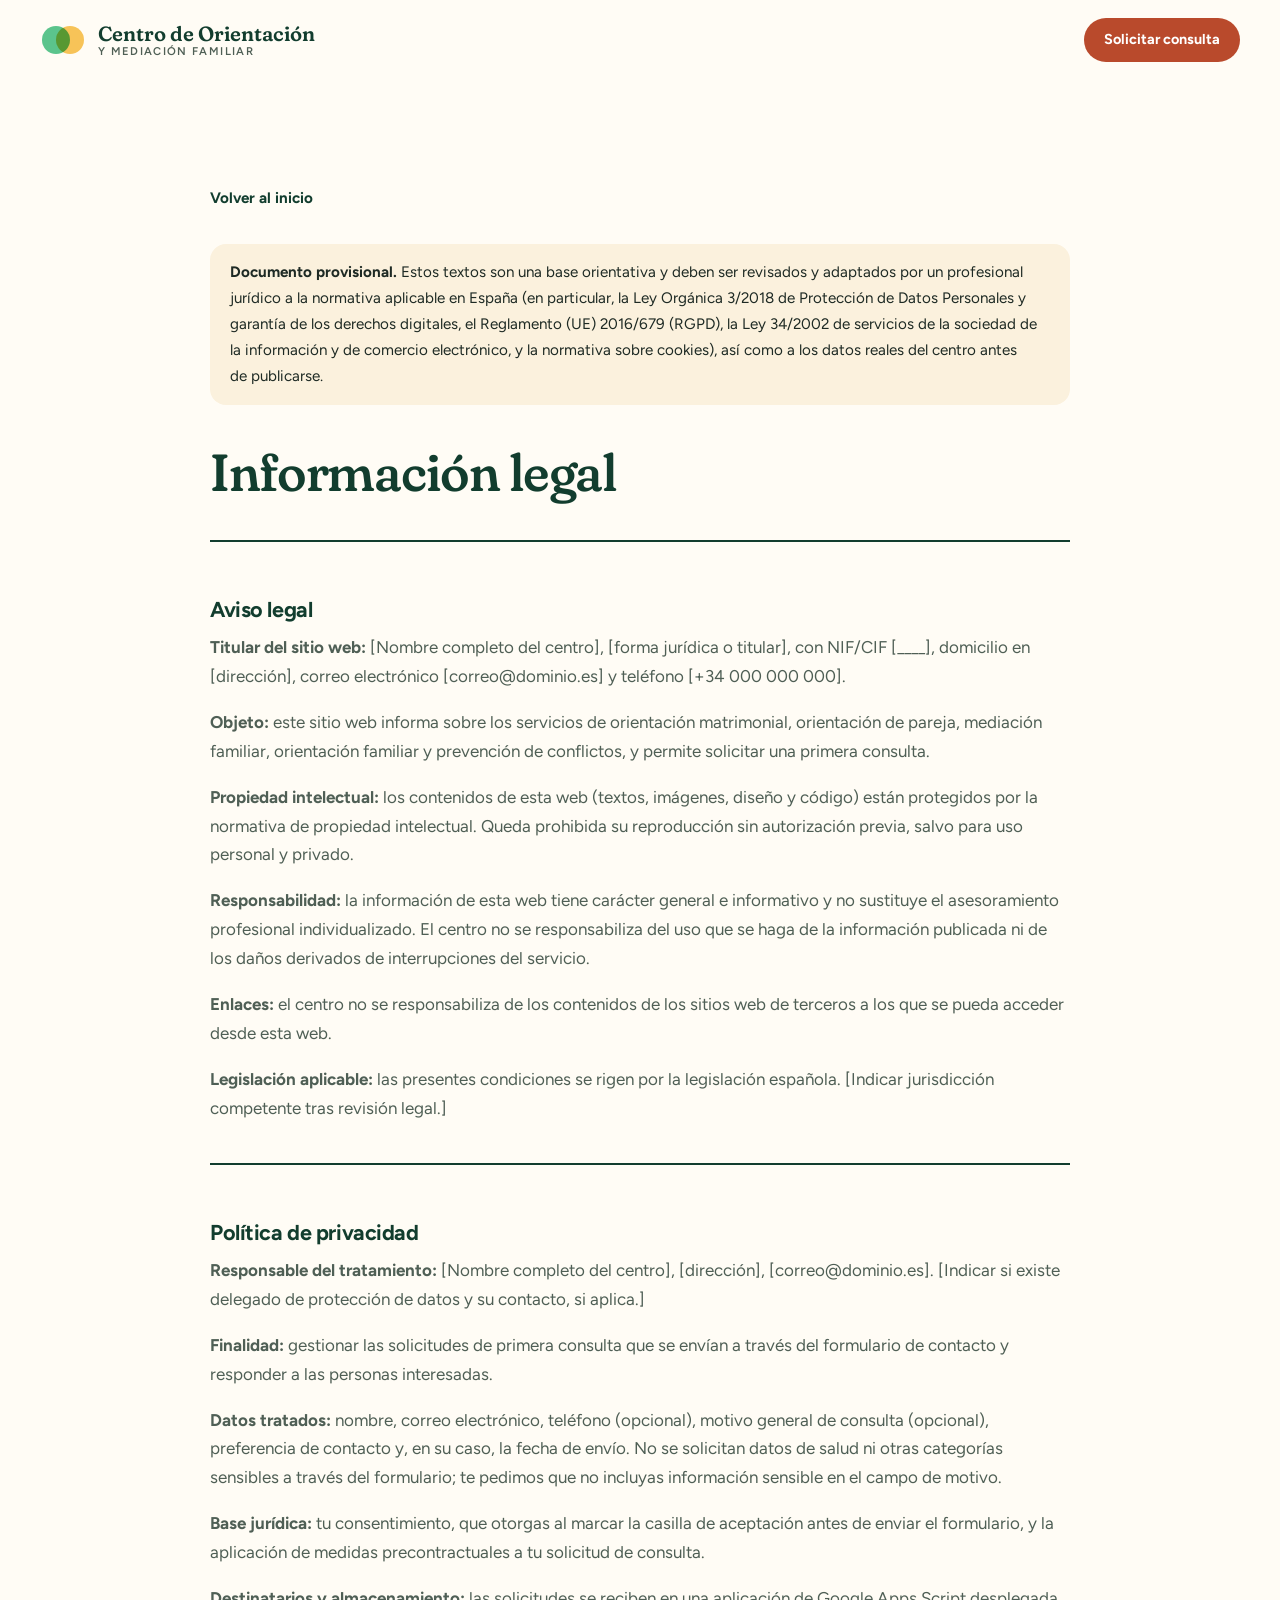
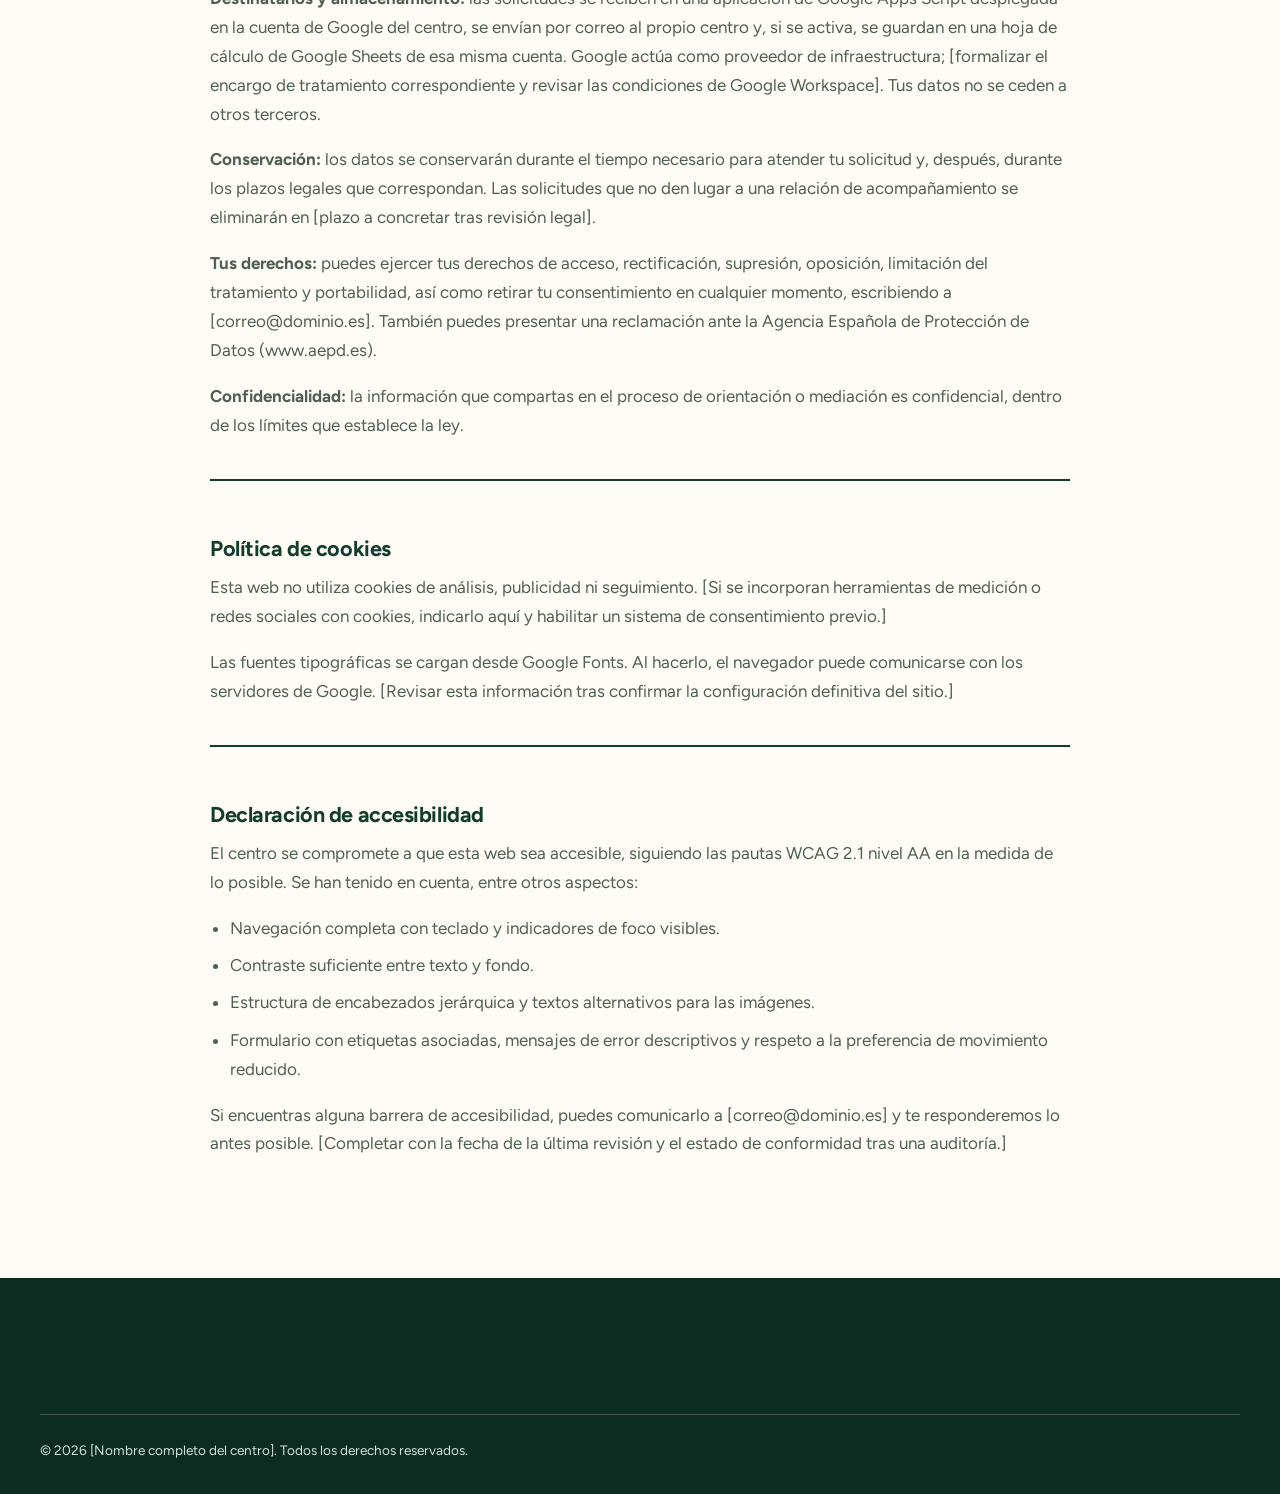
==== commit 5202e99e: "Rediseña la web con el concepto «la luz del día» - Paleta clara y con carácter (crema, pino, sol, ho" ====
--- a/legal.html
+++ b/legal.html
@@ -2,33 +2,29 @@
 <html lang="es">
 <head>
   <meta charset="utf-8">
-  <meta name="viewport" content="width=device-width, initial-scale=1">
+  <meta name="viewport" content="width=device-width, initial-scale=1, viewport-fit=cover, interactive-widget=resizes-content">
+  <meta name="color-scheme" content="light">
   <title>Información legal y accesibilidad | Centro de Orientación y Mediación Familiar</title>
   <meta name="description" content="Aviso legal, política de privacidad, política de cookies y declaración de accesibilidad del Centro de Orientación y Mediación Familiar.">
   <meta name="robots" content="noindex, follow">
-  <meta name="theme-color" content="#F5EFE4">
+  <meta name="theme-color" content="#FFFCF5">
 
   <link rel="preconnect" href="https://fonts.googleapis.com">
   <link rel="preconnect" href="https://fonts.gstatic.com" crossorigin>
-  <link href="https://fonts.googleapis.com/css2?family=Cormorant+Garamond:ital,wght@0,400;0,500;0,600;1,400&family=Manrope:wght@400;500;600&display=swap" rel="stylesheet">
+  <link href="https://fonts.googleapis.com/css2?family=Figtree:wght@400;500;600;700&family=Fraunces:ital,opsz,wght,SOFT@0,9..144,400..700,100;1,9..144,400..700,100&display=swap" rel="stylesheet">
 
   <link rel="stylesheet" href="css/styles.css">
   <style>
     .legal { padding-block: clamp(56px, 8vw, 104px); }
     .legal h1 { font-size: var(--step-2); margin-bottom: 0.4em; }
-    .legal h2 { font-size: var(--step-1); font-family: var(--font-sans); font-weight: 600; margin-top: 2.5rem; }
-    .legal section { padding-top: 16px; border-top: 1px solid var(--sand); margin-top: 40px; scroll-margin-top: 96px; }
-    .legal ul { padding-left: 1.2em; color: var(--taupe); }
+    .legal h2 { font-size: var(--step-1); font-family: var(--font-body); font-weight: 700; margin-top: 2.5rem; color: var(--pine); }
+    .legal section { padding-top: 16px; border-top: 2px solid var(--pine); margin-top: 40px; scroll-margin-top: 96px; }
+    .legal p, .legal li { overflow-wrap: anywhere; }
+    .legal ul { padding-left: 1.2em; color: var(--muted); }
     .legal li { margin-bottom: 0.5em; }
-    .draft-note {
-      padding: 16px 20px;
-      margin-bottom: 40px;
-      border-left: 2px solid var(--error);
-      background: var(--off-white);
-      font-size: 0.92rem;
-      color: var(--taupe);
-    }
-    .back { display: inline-block; margin-bottom: 32px; font-weight: 600; font-size: 0.9rem; }
+    .draft-note { padding: 16px 20px; margin-bottom: 40px; background: var(--cream); border-radius: var(--radius); font-size: 0.95rem; color: var(--ink); }
+    .back { display: inline-block; margin-bottom: 32px; font-weight: 700; font-size: 0.95rem; color: var(--pine); }
+    .back::after { display: none; }
   </style>
   <script>document.documentElement.classList.add("js");</script>
 </head>
@@ -38,14 +34,14 @@
   <header class="site-header">
     <div class="container header-inner">
       <a class="brand" href="index.html" aria-label="Volver a la página de inicio">
-        <span class="brand-mark" aria-hidden="true"></span>
+        <svg class="brand-mark" viewBox="0 0 46 32" aria-hidden="true"><circle cx="16" cy="16" r="14" fill="#5BC48C"/><circle cx="30" cy="16" r="14" fill="#F7C65B" style="mix-blend-mode:multiply"/></svg>
         <span class="brand-text">
           <span class="brand-name">Centro de Orientación</span>
           <span class="brand-sub">y Mediación Familiar</span>
         </span>
       </a>
       <div class="header-actions">
-        <a class="btn btn-primary btn-small" href="index.html#contacto">Solicitar consulta</a>
+        <a class="btn btn-primary btn-small" href="index.html#contacto"><span class="btn-long">Solicitar consulta</span><span class="btn-short">Consulta</span></a>
       </div>
     </div>
   </header>
--- a/css/styles.css
+++ b/css/styles.css
@@ -1,1677 +1,704 @@
 /* ==========================================================================
    Centro de Orientación y Mediación Familiar
-   Tokens, base y componentes
+   Concepto: «la luz del día». Una página que amanece contigo.
    ========================================================================== */
 :root {
-  /* Superficies */
-  --ivory: #FBF8F2;
-  --off-white: #F5EFE4;
-  --beige: #EDE3D3;
-  --sand: #E3D6C2;
-
-  /* Acentos */
-  --sage: #8C9B7E;
-  --olive: #5C6B4E;
-  --olive-dark: #4A5740;
+  /* Luz y papel */
+  --paper: #FFFCF5;
+  --cream: #FBF1DD;
+  --butter: #F7E3B8;
+  --mint: #E7F3EA;
+
+  /* Color */
+  --sun: #F7C65B;
+  --apricot: #F4A261;
+  --clay: #B94A2C;
+  --clay-dark: #9A3B21;
+  --leaf: #2A7550;
+  --pine: #123D2E;
+  --pine-deep: #0C2B21;
 
   /* Texto */
-  --ink: #3A332D;
-  --taupe: #6E6055;
-
-  /* Estados */
-  --error: #9A4B3C;
-
-  /* Tipografía */
-  --font-serif: "Cormorant Garamond", "Iowan Old Style", "Palatino Linotype", Georgia, serif;
-  --font-sans: "Manrope", system-ui, -apple-system, "Segoe UI", Roboto, sans-serif;
-
-  /* Escala */
+  --ink: #1E2A24;
+  --muted: #4F5F55;
+  --on-dark: #FFF6E3;
+  --on-dark-muted: #CFE1D6;
+  --line: rgba(18, 61, 46, 0.16);
+  --line-dark: rgba(255, 246, 227, 0.2);
+
+  --error: #A63A24;
+
+  --font-display: "Fraunces", "Iowan Old Style", Georgia, serif;
+  --font-body: "Figtree", system-ui, -apple-system, "Segoe UI", Roboto, sans-serif;
+
   --step--1: clamp(0.84rem, 0.82rem + 0.1vw, 0.92rem);
   --step-0: clamp(1rem, 0.96rem + 0.2vw, 1.0625rem);
   --step-1: clamp(1.15rem, 1.05rem + 0.45vw, 1.35rem);
-  --step-2: clamp(1.9rem, 1.45rem + 1.9vw, 2.9rem);
-  --step-3: clamp(2.6rem, 1.7rem + 3.6vw, 4.9rem);
-
-  /* Espaciado y forma */
+  --step-2: clamp(2rem, 1.5rem + 2.2vw, 3.3rem);
+  --step-3: clamp(2.6rem, 1.5rem + 3.7vw, 4.6rem);
+
   --container: 1200px;
-  --gutter: 20px;
+  --gutter: max(20px, env(safe-area-inset-left, 0px), env(safe-area-inset-right, 0px));
   --section-y: clamp(80px, 11vw, 144px);
-  --radius: 14px;
-  --radius-lg: 24px;
-  --shadow: 0 1px 2px rgba(58, 51, 45, 0.04), 0 18px 40px -22px rgba(58, 51, 45, 0.22);
-
-  /* Movimiento: salida fuerte, nunca ease-in en UI. Interacciones < 300 ms */
+  --radius: 16px;
+  --radius-lg: 28px;
+  --shadow: 0 1px 2px rgba(18, 61, 46, 0.06), 0 22px 44px -22px rgba(18, 61, 46, 0.32);
+
+  /* Movimiento */
   --ease-out: cubic-bezier(0.23, 1, 0.32, 1);
   --ease-in-out: cubic-bezier(0.77, 0, 0.175, 1);
   --dur-fast: 150ms;
   --dur: 220ms;
-  --dur-reveal: 480ms;
 }
 
 *,
 *::before,
-*::after {
-  box-sizing: border-box;
-}
-
-/* Garantiza que el atributo hidden gane a cualquier display de componente */
-[hidden] {
-  display: none !important;
-}
+*::after { box-sizing: border-box; }
+
+[hidden] { display: none !important; }
 
 html {
+  -webkit-tap-highlight-color: transparent;
   scroll-behavior: smooth;
   scroll-padding-top: 96px;
   -webkit-text-size-adjust: 100%;
-}
+  accent-color: var(--leaf);
+  caret-color: var(--clay);
+  scrollbar-color: var(--leaf) var(--cream);
+  scrollbar-width: thin;
+}
+
+::selection { background: var(--sun); color: var(--pine); }
 
 body {
   margin: 0;
-  background: var(--ivory);
+  background: var(--paper);
   color: var(--ink);
-  font-family: var(--font-sans);
+  font-family: var(--font-body);
   font-size: var(--step-0);
   line-height: 1.7;
   -webkit-font-smoothing: antialiased;
   text-rendering: optimizeLegibility;
-}
-
-img,
-svg {
-  display: block;
-  max-width: 100%;
-}
-
-h1,
-h2,
-h3,
-h4 {
+  overflow-x: clip;
+}
+
+img, svg { display: block; max-width: 100%; }
+
+h1, h2, h3, h4 {
+  overflow-wrap: anywhere;
   margin: 0 0 0.6em;
-  font-family: var(--font-serif);
+  font-family: var(--font-display);
+  font-optical-sizing: auto;
+  font-variation-settings: "SOFT" 100;
   font-weight: 500;
-  line-height: 1.1;
-  color: var(--ink);
+  line-height: 1.04;
+  color: var(--pine);
   text-wrap: balance;
 }
 
-h1 { font-size: var(--step-3); letter-spacing: -0.015em; }
-h2 { font-size: var(--step-2); letter-spacing: -0.01em; }
-h3 { font-size: var(--step-1); line-height: 1.25; font-weight: 500; }
-h4 { font-size: 1.6rem; }
-
-p {
-  margin: 0 0 1em;
-  color: var(--taupe);
-  text-wrap: pretty;
-}
-
-a {
-  color: var(--olive);
-  text-decoration-thickness: 1px;
-  text-underline-offset: 0.2em;
-}
-
-a:hover {
-  color: var(--olive-dark);
-}
-
-:focus-visible {
-  outline: 2px solid var(--olive);
-  outline-offset: 3px;
-  border-radius: 4px;
-}
-
-.container {
-  width: min(100% - var(--gutter) * 2, var(--container));
-  margin-inline: auto;
-}
-
-.narrow {
-  max-width: 820px;
-}
+h1 { font-size: var(--step-3); letter-spacing: -0.025em; font-weight: 520; }
+h2 { font-size: var(--step-2); letter-spacing: -0.02em; }
+h3 { font-size: var(--step-1); line-height: 1.2; letter-spacing: -0.01em; }
+h4 { font-size: 1.55rem; }
+
+p, li, dd, summary { overflow-wrap: anywhere; }
+p { margin: 0 0 1em; color: var(--muted); text-wrap: pretty; }
+
+a { color: var(--leaf); text-decoration-thickness: 1px; text-underline-offset: 0.2em; }
+
+@media (hover: hover) and (pointer: fine) {
+  a:hover { color: var(--clay); }
+}
+
+a, button, summary, .choice, .consent { touch-action: manipulation; }
+
+button, .btn, .choice, summary, .nav-toggle, .to-top, .site-nav a {
+  -webkit-user-select: none;
+  user-select: none;
+  -webkit-touch-callout: none;
+}
+
+:focus-visible { outline: 3px solid var(--clay); outline-offset: 3px; border-radius: 4px; }
+
+.container { width: min(100% - var(--gutter) * 2, var(--container)); margin-inline: auto; }
+.narrow { max-width: 860px; }
 
 .sr-only {
-  position: absolute;
-  width: 1px;
-  height: 1px;
-  padding: 0;
-  margin: -1px;
-  overflow: hidden;
-  clip: rect(0, 0, 0, 0);
-  white-space: nowrap;
-  border: 0;
+  position: absolute; width: 1px; height: 1px; padding: 0; margin: -1px;
+  overflow: hidden; clip: rect(0, 0, 0, 0); white-space: nowrap; border: 0;
 }
 
 .skip-link {
-  position: absolute;
-  left: 16px;
-  top: -100px;
-  z-index: 100;
-  padding: 10px 16px;
-  background: var(--ink);
-  color: var(--ivory);
-  border-radius: 8px;
-  text-decoration: none;
-}
-
-.skip-link:focus {
-  top: 12px;
-}
-
-.eyebrow {
-  margin-bottom: 1.2rem;
-  font-size: var(--step--1);
-  font-weight: 600;
-  letter-spacing: 0.16em;
-  text-transform: uppercase;
-  color: var(--olive);
-}
-
-.text-large {
-  font-size: var(--step-1);
-  line-height: 1.65;
-  color: var(--ink);
-}
-
-.lead {
-  font-size: var(--step-1);
-  max-width: 36ch;
-}
-
-.section {
-  padding-block: var(--section-y);
-}
-
-.section-tint {
-  background: var(--off-white);
-}
-
-.section-head {
-  max-width: 680px;
-  margin-bottom: clamp(44px, 6vw, 72px);
-}
-
-.section-head h2 {
-  margin-bottom: 0.5em;
-}
-
-.section-head p:last-child {
-  margin-bottom: 0;
-}
-
-/* ==========================================================================
-   Botones y enlaces
+  position: absolute; left: 16px; top: -100px; z-index: 100;
+  padding: 10px 16px; background: var(--pine); color: var(--on-dark);
+  border-radius: 8px; text-decoration: none;
+}
+.skip-link:focus { top: 12px; }
+
+.text-large { max-width: 60ch; font-size: var(--step-1); line-height: 1.6; color: var(--ink); }
+.lead { max-width: 36ch; font-size: var(--step-1); color: var(--ink); }
+
+.section { padding-block: var(--section-y); }
+.section-cream { background: var(--cream); }
+.section-mint { background: var(--mint); }
+
+.section-dark { background: var(--pine); color: var(--on-dark); }
+.section-dark h2, .section-dark h3, .section-dark h4 { color: var(--on-dark); }
+.section-dark p, .section-dark li, .section-dark dd { color: var(--on-dark-muted); }
+.section-dark a { color: var(--sun); }
+.section-dark :focus-visible { outline-color: var(--sun); }
+
+.section-head { max-width: 700px; margin-bottom: clamp(44px, 6vw, 72px); }
+.section-head h2 { margin-bottom: 0.5em; }
+.section-head p:last-child { margin-bottom: 0; }
+
+/* ==========================================================================
+   Botones
    ========================================================================== */
 .btn {
-  display: inline-flex;
-  align-items: center;
-  justify-content: center;
-  gap: 0.5em;
-  min-height: 50px;
-  padding: 0.8em 1.7em;
-  border: 1px solid transparent;
-  border-radius: 999px;
-  font: inherit;
-  font-size: 0.95rem;
-  font-weight: 600;
-  line-height: 1.2;
-  white-space: nowrap;
-  text-decoration: none;
-  cursor: pointer;
-  transition:
-    transform var(--dur-fast) var(--ease-out),
-    background-color var(--dur) var(--ease-out),
-    color var(--dur) var(--ease-out),
-    border-color var(--dur) var(--ease-out);
-}
-
-.btn:active:not(:disabled) {
-  transform: scale(0.97);
-}
-
-.btn:disabled {
-  opacity: 0.6;
-  cursor: progress;
-}
-
-.btn-primary {
-  background: var(--olive);
-  color: var(--ivory);
-}
-
-.btn-primary:hover {
-  background: var(--olive-dark);
-  color: var(--ivory);
-}
-
-.btn-ghost {
-  background: transparent;
-  border-color: var(--sage);
-  color: var(--olive-dark);
-}
-
-.btn-ghost:hover {
-  background: var(--beige);
-  color: var(--ink);
-}
-
-.btn-small {
-  min-height: 42px;
-  padding: 0.5em 1.2em;
-  font-size: 0.875rem;
-}
-
-.btn-block {
-  width: 100%;
-}
-
-.btn-row {
-  display: flex;
-  flex-wrap: wrap;
-  gap: 12px;
-  margin-top: 2.5rem;
-}
+  display: inline-flex; align-items: center; justify-content: center; gap: 0.6em;
+  min-height: 52px; padding: 0.8em 1.8em;
+  border: 2px solid transparent; border-radius: 999px;
+  font: inherit; font-size: 0.97rem; font-weight: 700; line-height: 1.2; text-align: center;
+  text-decoration: none; cursor: pointer;
+  transition: transform var(--dur-fast) var(--ease-out), background-color var(--dur) var(--ease-out),
+    color var(--dur) var(--ease-out), border-color var(--dur) var(--ease-out);
+}
+.btn:active:not(:disabled) { transform: scale(0.97); }
+.btn:disabled { opacity: 0.6; cursor: progress; }
+
+.btn-primary { background: var(--clay); color: #fff; }
+.btn-ghost { background: transparent; border-color: var(--pine); color: var(--pine); }
+.section-dark .btn-ghost { border-color: var(--on-dark); color: var(--on-dark); }
+
+@media (hover: hover) and (pointer: fine) {
+  .btn-primary:hover { background: var(--clay-dark); color: #fff; }
+  .btn-ghost:hover { background: var(--pine); color: var(--on-dark); }
+  .section-dark .btn-ghost:hover { background: var(--on-dark); color: var(--pine); }
+}
+
+.btn-small { min-height: 44px; padding: 0.5em 1.25em; font-size: 0.9rem; white-space: nowrap; }
+.btn-block { width: 100%; }
 
 .link-more {
-  display: inline-flex;
-  align-items: center;
-  gap: 0.5em;
-  padding: 0;
-  border: 0;
-  background: none;
-  font: inherit;
-  font-size: 0.9rem;
-  font-weight: 600;
-  color: var(--olive-dark);
-  text-decoration: none;
-  cursor: pointer;
+  display: inline-flex; align-items: center; gap: 0.5em; padding: 0; border: 0; background: none;
+  font: inherit; font-size: 0.95rem; font-weight: 700; color: var(--pine); text-decoration: none; cursor: pointer;
   background-image: linear-gradient(currentColor, currentColor);
-  background-size: 0% 1px;
-  background-position: 0 100%;
-  background-repeat: no-repeat;
+  background-size: 0% 2px; background-position: 0 100%; background-repeat: no-repeat;
   transition: background-size var(--dur) var(--ease-out);
 }
-
 .link-more::after {
-  content: "";
-  width: 8px;
-  height: 8px;
-  border-right: 1.5px solid currentColor;
-  border-bottom: 1.5px solid currentColor;
+  content: ""; width: 8px; height: 8px;
+  border-right: 2px solid currentColor; border-bottom: 2px solid currentColor;
   transform: translateY(-2px) rotate(45deg);
   transition: transform var(--dur) var(--ease-out);
 }
-
 @media (hover: hover) and (pointer: fine) {
-  .link-more:hover {
-    background-size: 100% 1px;
-  }
-}
-
-/* ==========================================================================
-   Cabecera y navegación
+  .link-more:hover { background-size: 100% 2px; color: var(--pine); }
+}
+.link-more:active { opacity: 0.7; }
+
+/* ==========================================================================
+   Cabecera
    ========================================================================== */
 .site-header {
-  position: sticky;
-  top: 0;
-  z-index: 50;
-  background: rgba(251, 248, 242, 0.9);
-  backdrop-filter: saturate(1.2) blur(12px);
-  -webkit-backdrop-filter: saturate(1.2) blur(12px);
+  position: sticky; top: 0; z-index: 50;
+  padding-top: env(safe-area-inset-top, 0px);
+  background: var(--paper);
   border-bottom: 1px solid transparent;
-  transition: border-color var(--dur) var(--ease-out);
-}
-
-.site-header.is-scrolled {
-  border-bottom-color: var(--sand);
-}
-
-.header-inner {
-  display: flex;
-  align-items: center;
-  justify-content: space-between;
-  gap: 24px;
-  min-height: 78px;
-}
-
-.brand {
-  display: flex;
-  align-items: center;
-  gap: 12px;
-  color: var(--ink);
-  text-decoration: none;
-}
-
-.brand:hover {
-  color: var(--ink);
-}
-
-.brand-mark {
-  width: 34px;
-  height: 34px;
-  border-radius: 50% 50% 50% 8%;
-  background: linear-gradient(135deg, var(--sage), var(--olive));
-}
-
-.brand-text {
-  display: flex;
-  flex-direction: column;
-  line-height: 1.1;
-}
-
-.brand-name {
-  font-family: var(--font-serif);
-  font-size: 1.25rem;
-  font-weight: 600;
-}
-
-.brand-sub {
-  font-size: 0.7rem;
-  letter-spacing: 0.14em;
-  text-transform: uppercase;
-  color: var(--taupe);
-}
-
-.site-nav ul {
-  display: flex;
-  gap: clamp(18px, 2.4vw, 34px);
-  margin: 0;
-  padding: 0;
-  list-style: none;
-}
-
+  transition: border-color var(--dur) var(--ease-out), box-shadow var(--dur) var(--ease-out);
+}
+.site-header.is-scrolled { border-bottom-color: var(--line); box-shadow: 0 10px 30px -22px rgba(18, 61, 46, 0.5); }
+
+.header-inner { display: flex; align-items: center; justify-content: space-between; gap: 24px; min-height: 80px; }
+
+.brand { display: flex; align-items: center; gap: 12px; min-width: 0; color: var(--pine); text-decoration: none; }
+.brand-mark { flex: none; width: 46px; height: 32px; }
+.brand-text { display: flex; flex-direction: column; min-width: 0; line-height: 1.1; }
+.brand-name { font-family: var(--font-display); font-variation-settings: "SOFT" 100; font-size: 1.28rem; font-weight: 600; }
+.brand-sub { font-size: 0.7rem; font-weight: 600; letter-spacing: 0.12em; text-transform: uppercase; color: var(--muted); }
+
+.site-nav ul { display: flex; gap: clamp(18px, 2.4vw, 34px); margin: 0; padding: 0; list-style: none; }
 .site-nav a {
-  position: relative;
-  color: var(--ink);
-  font-size: 0.92rem;
-  font-weight: 500;
-  text-decoration: none;
-  padding-block: 6px;
-}
-
+  position: relative; padding-block: 6px;
+  color: var(--ink); font-size: 0.95rem; font-weight: 600; text-decoration: none;
+}
 .site-nav a::after {
-  content: "";
-  position: absolute;
-  left: 0;
-  right: 0;
-  bottom: 0;
-  height: 1px;
-  background: var(--olive);
-  transform: scaleX(0);
-  transform-origin: left;
+  content: ""; position: absolute; left: 0; right: 0; bottom: 0; height: 3px; border-radius: 2px;
+  background: var(--sun); transform: scaleX(0); transform-origin: left;
   transition: transform var(--dur) var(--ease-out);
 }
-
 @media (hover: hover) and (pointer: fine) {
-  .site-nav a:hover::after {
-    transform: scaleX(1);
-  }
-}
-
-.header-actions {
-  display: flex;
-  align-items: center;
-  gap: 12px;
-}
+  .site-nav a:hover { color: var(--ink); }
+  .site-nav a:hover::after { transform: scaleX(1); }
+}
+
+.header-actions { display: flex; flex-shrink: 0; align-items: center; gap: 12px; }
+.btn-short { display: none; }
+.site-nav .nav-cta { display: none; }
 
 .nav-toggle {
-  display: none;
-  width: 44px;
-  height: 44px;
-  padding: 0;
-  border: 1px solid var(--sand);
-  border-radius: 50%;
-  background: var(--ivory);
-  cursor: pointer;
+  display: none; width: 46px; height: 46px; padding: 0;
+  border: 2px solid var(--pine); border-radius: 50%; background: var(--paper); cursor: pointer;
   transition: transform var(--dur-fast) var(--ease-out);
 }
-
-.nav-toggle:active {
-  transform: scale(0.96);
-}
-
-.nav-toggle-bars,
-.nav-toggle-bars::before,
-.nav-toggle-bars::after {
-  display: block;
-  width: 18px;
-  height: 1.5px;
-  margin-inline: auto;
-  background: var(--ink);
-  border-radius: 2px;
+.nav-toggle:active { transform: scale(0.96); }
+.nav-toggle-bars, .nav-toggle-bars::before, .nav-toggle-bars::after {
+  display: block; width: 18px; height: 2px; margin-inline: auto; background: var(--pine); border-radius: 2px;
   transition: transform var(--dur) var(--ease-out), background-color var(--dur) var(--ease-out);
 }
-
-.nav-toggle-bars {
-  position: relative;
-}
-
-.nav-toggle-bars::before,
-.nav-toggle-bars::after {
-  content: "";
-  position: absolute;
-  left: 0;
-  right: 0;
-}
-
+.nav-toggle-bars { position: relative; }
+.nav-toggle-bars::before, .nav-toggle-bars::after { content: ""; position: absolute; left: 0; right: 0; }
 .nav-toggle-bars::before { top: -6px; }
 .nav-toggle-bars::after { top: 6px; }
-
-.nav-toggle[aria-expanded="true"] .nav-toggle-bars {
-  background: transparent;
-}
-
-.nav-toggle[aria-expanded="true"] .nav-toggle-bars::before {
-  transform: translateY(6px) rotate(45deg);
-}
-
-.nav-toggle[aria-expanded="true"] .nav-toggle-bars::after {
-  transform: translateY(-6px) rotate(-45deg);
+.nav-toggle[aria-expanded="true"] .nav-toggle-bars { background: transparent; }
+.nav-toggle[aria-expanded="true"] .nav-toggle-bars::before { transform: translateY(6px) rotate(45deg); }
+.nav-toggle[aria-expanded="true"] .nav-toggle-bars::after { transform: translateY(-6px) rotate(-45deg); }
+
+@media (min-width: 921px) {
+  .site-nav .nav-cta { display: none; }
 }
 
 @media (max-width: 920px) {
-  .nav-toggle {
-    display: block;
+  .nav-toggle { display: block; }
+  .site-nav {
+    position: absolute; top: 100%; left: 0; right: 0;
+    background: var(--paper); border-bottom: 1px solid var(--line);
+    box-shadow: 0 24px 40px -24px rgba(18, 61, 46, 0.4);
+    opacity: 0; transform: translateY(-8px); transform-origin: top;
+    pointer-events: none; visibility: hidden;
+    transition: opacity var(--dur-fast) var(--ease-out), transform var(--dur-fast) var(--ease-out),
+      visibility 0s linear var(--dur-fast);
   }
-
-  .site-nav {
-    position: absolute;
-    top: 100%;
-    left: 0;
-    right: 0;
-    background: var(--ivory);
-    border-bottom: 1px solid var(--sand);
-    box-shadow: 0 20px 40px -24px rgba(58, 51, 45, 0.25);
-    /* Oculto con opacidad y transform (no display) para que la transición funcione */
-    opacity: 0;
-    transform: translateY(-8px);
-    pointer-events: none;
-    visibility: hidden;
-    transition:
-      opacity var(--dur) var(--ease-out),
-      transform var(--dur) var(--ease-out),
-      visibility 0s linear var(--dur);
+  .site-nav.is-open {
+    opacity: 1; transform: translateY(0); pointer-events: auto; visibility: visible;
+    transition-duration: var(--dur), var(--dur), 0s; transition-delay: 0s;
   }
-
-  .site-nav.is-open {
-    opacity: 1;
-    transform: translateY(0);
-    pointer-events: auto;
-    visibility: visible;
-    transition-delay: 0s;
-  }
-
-  .site-nav ul {
-    flex-direction: column;
-    gap: 0;
-    padding: 8px var(--gutter) 20px;
-  }
-
-  .site-nav a {
-    display: block;
-    padding: 14px 0;
-    font-size: 1rem;
-    border-bottom: 1px solid var(--sand);
-  }
-
-  .site-nav li:last-child a {
-    border-bottom: 0;
-  }
-}
-
-.btn-short {
-  display: none;
+  .site-nav ul { flex-direction: column; gap: 0; padding: 8px var(--gutter) 20px; }
+  .site-nav a { display: block; padding: 14px 0; font-size: 1.05rem; border-bottom: 1px solid var(--line); }
+  .site-nav a::after { display: none; }
+  .site-nav li:last-child a { border-bottom: 0; }
+  .site-nav .nav-cta { display: block; padding-top: 16px; }
+  .site-nav .nav-cta a { display: flex; padding: 0.8em 1.7em; border-bottom: 0; color: #fff; }
 }
 
 @media (max-width: 560px) {
-  .header-inner {
-    gap: 12px;
-  }
-
-  .brand {
-    gap: 0;
-  }
-
-  .brand-mark {
-    display: none;
-  }
-
-  .brand-name {
-    font-size: 1.05rem;
-    white-space: nowrap;
-  }
-
-  .brand-sub {
-    white-space: nowrap;
-  }
-
-  .header-actions .btn-small {
-    padding-inline: 1em;
-  }
-
-  .btn-long {
-    display: none;
-  }
-
-  .btn-short {
-    display: inline;
-  }
-}
-
-@media (max-width: 380px) {
-  .brand-sub {
-    display: none;
-  }
-}
-
-/* ==========================================================================
-   Hero
-   ========================================================================== */
-.hero {
-  padding-block: clamp(56px, 9vw, 120px) clamp(80px, 10vw, 136px);
+  .header-inner { gap: 12px; }
+  .brand { gap: 10px; }
+  .brand-mark { width: 38px; height: 26px; }
+  .brand-name { font-size: 1.05rem; overflow-wrap: anywhere; }
+  .header-actions .btn-small { padding-inline: 1em; }
+  .btn-long { display: none; }
+  .btn-short { display: inline; }
+}
+@media (max-width: 420px) {
+  .brand-sub { display: none; }
+  .header-actions:has(.nav-toggle) .btn-small { display: none; }
+}
+
+/* ==========================================================================
+   Portada
+   ========================================================================== */
+.hero { position: relative; overflow: clip; background: var(--cream); padding-block: clamp(32px, 5vw, 64px) clamp(72px, 9vw, 120px); }
+
+.hero-sun-wrap { position: absolute; right: -6%; top: -8%; width: min(62vw, 760px); aspect-ratio: 1; pointer-events: none; }
+.hero-sun {
+  width: 100%; height: 100%; border-radius: 50%;
+  background: radial-gradient(circle, #FFD66B 0 46%, rgba(255, 214, 107, 0.55) 56%, rgba(255, 214, 107, 0) 72%);
 }
 
 .hero-grid {
-  display: grid;
-  grid-template-columns: 1.05fr 0.95fr;
-  align-items: center;
-  gap: clamp(48px, 7vw, 110px);
-}
-
-.hero h1 {
-  max-width: 13ch;
-}
-
-.hero .eyebrow {
-  margin-bottom: 1.6rem;
-}
-
-/* ==========================================================================
-   Fotografías (placeholders con la intención visual del brief)
-   ========================================================================== */
-.photo {
-  position: relative;
-  margin: 0;
-}
-
-.photo-frame {
-  position: relative;
-  aspect-ratio: 4 / 5;
-  border-radius: var(--radius-lg);
-  overflow: hidden;
-  background:
-    radial-gradient(120% 90% at 85% 10%, rgba(251, 248, 242, 0.7), transparent 60%),
-    linear-gradient(160deg, #E6DBC9 0%, #CFC3AC 45%, #A9B09A 100%);
-  box-shadow: var(--shadow);
-}
-
-/* Revelado de la imagen por recorte: solo clip-path, interrumpible */
-.js .photo-frame {
-  clip-path: inset(0 0 12% 0 round var(--radius-lg));
-  transition: clip-path 900ms var(--ease-out);
-}
-
-.js .photo.is-visible .photo-frame {
-  clip-path: inset(0 0 0 0 round var(--radius-lg));
-}
-
-.photo-accent {
-  position: absolute;
-  z-index: -1;
-  left: -22px;
-  bottom: -22px;
-  width: 42%;
-  aspect-ratio: 1;
-  border-radius: 50%;
-  background: var(--beige);
-}
-
-.photo-portrait {
-  aspect-ratio: 4 / 5;
-  max-width: 480px;
-}
-
+  position: relative; z-index: 1;
+  display: grid; grid-template-columns: 1.1fr 0.9fr; align-items: center;
+  gap: clamp(40px, 6vw, 96px);
+}
+.hero-grid > *, .split > *, .contact-grid > *, .intro-grid > *, .head-with-photo > * { min-width: 0; }
+
+.hero h1 { max-width: 13ch; color: var(--pine); }
+.hero h1 em { position: relative; display: inline-block; font-style: italic; font-weight: 500; color: var(--clay); }
+.hero h1 em .squiggle {
+  position: absolute; left: -2%; bottom: -0.16em; width: 104%; height: 0.32em; overflow: visible;
+}
+.squiggle path { fill: none; stroke: var(--sun); stroke-width: 9; stroke-linecap: round; }
+
+.quick-start { max-width: 580px; margin-top: 1.75rem; padding: 18px; background: var(--paper); border-radius: var(--radius-lg); box-shadow: var(--shadow); }
+.qs-fields { display: grid; grid-template-columns: 1fr 1fr; gap: 10px; }
+.qs-fields .btn { grid-column: 1 / -1; }
+.qs-note { margin: 12px 4px 0; font-size: 0.85rem; }
+.hero-secondary { margin: 1.5rem 0 0; }
+
+.arch-wrap { position: relative; justify-self: end; width: min(100%, 470px); }
+.arch {
+  position: relative; margin: 0;
+  border-radius: 999px 999px var(--radius-lg) var(--radius-lg);
+  overflow: hidden; aspect-ratio: 5 / 5.7;
+  background: var(--sun); box-shadow: var(--shadow);
+}
+.arch-outline {
+  position: absolute; inset: -16px -16px 16px 16px; z-index: -1;
+  border: 3px solid var(--leaf); border-radius: 999px 999px var(--radius-lg) var(--radius-lg);
+}
+
+.photo-frame { position: relative; overflow: hidden; border-radius: var(--radius-lg); background: var(--butter); box-shadow: var(--shadow); }
+.photo-frame img, .arch img, .arch-frame img { display: block; width: 100%; height: 100%; object-fit: cover; }
+.arch img { object-position: 50% 22%; }
+.photo { position: relative; margin: 0; }
 .photo-note {
-  position: absolute;
-  left: 16px;
-  right: 16px;
-  bottom: 16px;
-  padding: 10px 14px;
-  border-radius: 10px;
-  background: rgba(251, 248, 242, 0.88);
-  color: var(--taupe);
-  font-size: 0.8rem;
-  line-height: 1.4;
-}
-
-/* ==========================================================================
-   Presentación
-   ========================================================================== */
-.intro {
-  max-width: 760px;
-  margin-bottom: clamp(56px, 8vw, 96px);
-}
-
-.intro h2 {
-  margin-bottom: 0.6em;
-}
-
-.pillars {
-  display: grid;
-  grid-template-columns: repeat(3, 1fr);
-  gap: clamp(20px, 3vw, 40px);
-}
-
-.pillar {
-  position: relative;
-  padding: 36px 0 0;
-  border-top: 1px solid var(--sand);
-}
-
-.pillar-index {
-  display: block;
-  margin-bottom: 22px;
-  font-family: var(--font-serif);
-  font-style: italic;
-  font-size: 1.1rem;
-  color: var(--sage);
-}
-
-.pillar .icon {
-  margin-bottom: 18px;
-}
-
-.pillar h3 {
-  margin-bottom: 10px;
-}
-
-.pillar p {
-  margin: 0;
-}
-
-.icon {
-  width: 28px;
-  height: 28px;
-  fill: none;
-  stroke: var(--olive);
-  stroke-width: 1.4;
-  stroke-linecap: round;
-  stroke-linejoin: round;
-}
-
-/* ==========================================================================
-   Servicios (lista interactiva con paneles desplegables)
-   ========================================================================== */
-.service-list {
-  margin: 0;
-  padding: 0;
-  list-style: none;
-  border-bottom: 1px solid var(--sand);
-}
-
+  position: absolute; left: 16px; right: 16px; bottom: 16px; padding: 10px 14px; border-radius: 10px;
+  background: rgba(255, 252, 245, 0.92); color: var(--muted); font-size: 0.8rem; line-height: 1.4;
+}
+.photo-portrait { aspect-ratio: 4 / 5; max-width: 480px; background: linear-gradient(160deg, var(--butter), #CFE8D6); }
+
+/* ==========================================================================
+   El centro
+   ========================================================================== */
+.intro-grid { display: grid; grid-template-columns: minmax(0, 1.1fr) minmax(0, 0.9fr); align-items: center; gap: clamp(40px, 7vw, 110px); margin-bottom: clamp(64px, 9vw, 112px); }
+.intro { max-width: 640px; }
+.photo-side .arch-frame {
+  border-radius: 999px 999px var(--radius-lg) var(--radius-lg); overflow: hidden;
+  aspect-ratio: 4 / 5; box-shadow: var(--shadow); background: var(--butter);
+}
+
+.pillars { display: grid; grid-template-columns: repeat(3, 1fr); gap: clamp(20px, 3vw, 40px); }
+.pillar { padding-top: 28px; border-top: 3px solid var(--pine); }
+.pillar:nth-child(2) { border-top-color: var(--clay); }
+.pillar:nth-child(3) { border-top-color: var(--sun); }
+.pillar h3 { margin-bottom: 12px; font-size: clamp(1.7rem, 1.3rem + 1.1vw, 2.3rem); line-height: 1.08; }
+.pillar p { margin: 0; }
+@media (min-width: 861px) {
+  .pillar:nth-child(2) { margin-top: 56px; }
+  .pillar:nth-child(3) { margin-top: 112px; }
+}
+
+/* ==========================================================================
+   Servicios
+   ========================================================================== */
+.service-list { margin: 0; padding: 0; list-style: none; border-bottom: 2px solid var(--pine); }
 .service {
-  display: grid;
-  grid-template-columns: minmax(0, 1fr) auto;
-  align-items: start;
-  gap: 0 clamp(24px, 4vw, 56px);
-  padding: clamp(28px, 3.5vw, 40px) 0;
-  border-top: 1px solid var(--sand);
+  display: grid; grid-template-columns: minmax(0, 1fr) auto; align-items: start;
+  gap: 0 clamp(24px, 4vw, 56px); padding: clamp(28px, 3.5vw, 40px) 12px;
+  border-top: 2px solid var(--pine);
   transition: background-color var(--dur) var(--ease-out);
 }
-
-.service-main {
-  min-width: 0;
-}
-
-.service-title {
-  margin-bottom: 0.5em;
-  font-size: clamp(1.5rem, 1.2rem + 1vw, 2rem);
-  transition: color var(--dur) var(--ease-out);
-}
-
-.service-text {
-  margin: 0;
-}
-
-.service-controls {
-  display: flex;
-  flex-direction: column;
-  align-items: flex-start;
-  gap: 14px;
-}
-
-@media (min-width: 961px) {
-  .service-controls {
-    align-items: flex-end;
-  }
-}
-
-.service-toggle::after {
-  transform: translateY(-2px) rotate(45deg);
-}
-
-.service.is-open .service-toggle::after {
-  transform: translateY(2px) rotate(-135deg);
-}
-
-/* Panel: se abre animando grid-template-rows (interrumpible, sin alturas fijas) */
+.service-main { min-width: 0; }
+.service-title { margin-bottom: 0.45em; font-size: clamp(1.7rem, 1.3rem + 1.4vw, 2.5rem); }
+.service-text { max-width: 64ch; margin: 0; color: var(--ink); }
+.service-controls { display: flex; flex-direction: column; align-items: flex-start; gap: 14px; }
+@media (min-width: 961px) { .service-controls { align-items: flex-end; } }
+.service-toggle { color: var(--pine); }
+.service.is-open .service-toggle::after { transform: translateY(2px) rotate(-135deg); }
+
 .service-panel {
-  grid-column: 1 / -1;
-  display: grid;
-  grid-template-rows: 0fr;
-  transition:
-    grid-template-rows var(--dur-reveal) var(--ease-out),
-    opacity var(--dur) var(--ease-out);
-  opacity: 0;
-}
-
-.service.is-open .service-panel {
-  grid-template-rows: 1fr;
-  opacity: 1;
-}
-
-.service-panel-inner {
-  min-height: 0;
-  overflow: hidden;
-}
-
-.service-panel-inner p {
-  max-width: 62ch;
-  margin: 0;
-  padding-top: 4px;
-}
+  grid-column: 1 / -1; display: grid; grid-template-rows: 0fr; opacity: 0;
+  transition: grid-template-rows var(--dur-fast) var(--ease-out), opacity 120ms var(--ease-out);
+}
+.service.is-open .service-panel { grid-template-rows: 1fr; opacity: 1; transition-duration: var(--dur), 200ms; }
+.service-panel-inner { min-height: 0; overflow: hidden; }
+.service-panel-inner p { max-width: 62ch; margin: 0; padding-top: 8px; }
 
 @media (hover: hover) and (pointer: fine) {
-  .service:hover {
-    background-color: rgba(237, 227, 211, 0.35);
-  }
-}
-
+  .service:hover { background-color: rgba(255, 255, 255, 0.6); }
+}
 @media (max-width: 960px) {
-  .service {
-    grid-template-columns: 1fr;
-  }
-
-  .service-controls {
-    flex-direction: row;
-    flex-wrap: wrap;
-    align-items: center;
-    gap: 16px 24px;
-    margin-top: 18px;
-  }
-}
-
-/* ==========================================================================
-   Filosofía
-   ========================================================================== */
-.split {
-  display: grid;
-  grid-template-columns: 1fr 1fr;
-  gap: clamp(48px, 7vw, 110px);
-  align-items: center;
-}
-
-.split h2 {
-  margin-bottom: 0.8em;
-}
-
-.principles {
-  margin: 0;
-  padding: 0;
-  list-style: none;
-}
-
-.principles li {
-  display: flex;
-  align-items: center;
-  gap: 22px;
-  padding: 26px 0;
-  border-top: 1px solid var(--sand);
-}
-
-.principles li:last-child {
-  border-bottom: 1px solid var(--sand);
-}
-
-.principles h3 {
-  margin: 0;
-  font-size: clamp(1.4rem, 1.2rem + 0.8vw, 1.85rem);
-}
-
+  .service { grid-template-columns: minmax(0, 1fr); }
+  .service-controls { flex-direction: row; flex-wrap: wrap; align-items: center; gap: 16px 24px; margin-top: 18px; }
+  .service-controls .btn-small { white-space: normal; }
+}
+
+/* ==========================================================================
+   Filosofía (sección oscura)
+   ========================================================================== */
+.photo-wide { margin-bottom: clamp(48px, 7vw, 96px); }
+.photo-wide .photo-frame { aspect-ratio: 21 / 9; box-shadow: none; }
+.photo-wide img { object-position: 50% 62%; }
+
+.split { display: grid; grid-template-columns: 1fr 1fr; gap: clamp(48px, 7vw, 110px); align-items: center; }
+.split h2 { margin-bottom: 0.8em; }
+
+.principles { margin: 0; padding: 0; list-style: none; }
+.principles li { display: flex; align-items: center; gap: 22px; padding: 24px 0; border-top: 1px solid var(--line-dark); }
+.principles li:last-child { border-bottom: 1px solid var(--line-dark); }
+.principles h3 { margin: 0; font-size: clamp(1.45rem, 1.2rem + 0.9vw, 1.95rem); }
 .principle-num {
-  flex: none;
-  display: grid;
-  place-items: center;
-  width: 46px;
-  height: 46px;
-  border-radius: 50%;
-  background: var(--beige);
-  color: var(--olive-dark);
-  font-family: var(--font-serif);
-  font-size: 1.25rem;
+  flex: none; display: grid; place-items: center; width: 48px; height: 48px; border-radius: 50%;
+  background: var(--sun); color: var(--pine);
+  font-family: var(--font-display); font-weight: 600; font-size: 1.3rem;
 }
 
 /* ==========================================================================
    Profesional
    ========================================================================== */
-.profile {
-  align-items: start;
-}
-
-.profile-data {
-  display: grid;
-  gap: 0;
-  margin: 2.5rem 0 0;
-}
-
-.profile-data div {
-  display: grid;
-  grid-template-columns: minmax(150px, 0.8fr) 1.2fr;
-  gap: 16px;
-  padding: 14px 0;
-  border-top: 1px solid var(--sand);
-}
-
-.profile-data div:last-child {
-  border-bottom: 1px solid var(--sand);
-}
-
-.profile-data dt {
-  font-size: 0.85rem;
-  font-weight: 600;
-  color: var(--olive-dark);
-}
-
-.profile-data dd {
-  margin: 0;
-  color: var(--ink);
-}
-
-/* ==========================================================================
-   Proceso
-   ========================================================================== */
-.steps {
-  display: grid;
-  grid-template-columns: repeat(3, 1fr);
-  gap: clamp(20px, 3vw, 40px);
-  margin: 0 0 clamp(52px, 6vw, 80px);
-  padding: 0;
-  list-style: none;
-}
-
-.step {
-  padding-top: 32px;
-  border-top: 1px solid var(--sage);
-}
-
-.step-num {
-  display: block;
-  margin-bottom: 18px;
-  font-family: var(--font-serif);
-  font-size: 1.15rem;
-  font-style: italic;
-  color: var(--olive);
-}
-
-.step p {
-  margin: 0;
-}
-
-.note {
-  max-width: 64ch;
-  margin: 0;
-  padding: 22px 26px;
-  border-left: 2px solid var(--sage);
-  background: var(--off-white);
-  border-radius: 0 var(--radius) var(--radius) 0;
-  font-size: 0.95rem;
-}
+.profile { align-items: start; }
+.profile-data { display: grid; margin: 2.5rem 0 0; }
+.profile-data div { display: grid; grid-template-columns: minmax(150px, 0.8fr) 1.2fr; gap: 16px; padding: 14px 0; border-top: 1px solid var(--line); }
+.profile-data div:last-child { border-bottom: 1px solid var(--line); }
+.profile-data dt { font-size: 0.85rem; font-weight: 700; color: var(--leaf); }
+.profile-data dd { min-width: 0; margin: 0; color: var(--ink); }
+
+/* ==========================================================================
+   Cómo trabajamos
+   ========================================================================== */
+.head-with-photo { display: grid; grid-template-columns: minmax(0, 1fr) minmax(0, 0.9fr); align-items: end; gap: clamp(32px, 6vw, 96px); margin-bottom: clamp(32px, 5vw, 56px); }
+.head-with-photo .section-head { margin-bottom: 0; }
+.photo-side-wide .photo-frame { aspect-ratio: 4 / 3; }
+
+.voices { position: relative; height: 184px; margin-bottom: clamp(36px, 5vw, 64px); isolation: isolate; }
+.voice { position: absolute; top: 4px; left: 0; width: 120px; height: 120px; border-radius: 50%; mix-blend-mode: multiply; will-change: transform; }
+.voice-a { background: #5BC48C; }
+.voice-b { background: var(--sun); }
+.voices-caption { position: absolute; left: 0; right: 0; bottom: 0; margin: 0; text-align: center; font-family: var(--font-display); font-style: italic; font-size: 1.15rem; color: var(--leaf); }
+
+.steps { display: grid; grid-template-columns: repeat(3, 1fr); gap: clamp(20px, 3vw, 40px); margin: 0 0 clamp(52px, 6vw, 80px); padding: 0; list-style: none; }
+.step { padding-top: 28px; border-top: 3px solid var(--pine); }
+.step-num { display: block; margin-bottom: 14px; font-family: var(--font-display); font-style: italic; font-size: 1.3rem; color: var(--clay); }
+.step p { margin: 0; }
+
+.note { max-width: 64ch; margin: 0; padding: 22px 26px; background: var(--cream); border-radius: var(--radius); font-size: 0.97rem; color: var(--ink); }
 
 /* ==========================================================================
    Cita
    ========================================================================== */
-.section-quote {
-  padding-block: clamp(90px, 13vw, 160px);
-  background:
-    radial-gradient(70% 120% at 50% 0%, var(--beige) 0%, transparent 70%),
-    var(--ivory);
-  text-align: center;
-}
-
-.section-quote blockquote {
-  margin: 0;
-}
-
+.section-quote { padding-block: clamp(90px, 13vw, 160px); background: var(--sun); text-align: center; }
+.section-quote blockquote { margin: 0; }
 .section-quote p {
-  margin: 0;
-  font-family: var(--font-serif);
-  font-size: var(--step-2);
-  font-style: italic;
-  line-height: 1.3;
-  color: var(--ink);
-  text-wrap: balance;
-}
-
-/* ==========================================================================
-   FAQ
-   ========================================================================== */
-.faq {
-  border-top: 1px solid var(--sand);
-}
-
-.faq details {
-  border-bottom: 1px solid var(--sand);
-}
-
+  margin: 0; font-family: var(--font-display); font-variation-settings: "SOFT" 100; font-style: italic;
+  font-size: var(--step-2); line-height: 1.18; letter-spacing: -0.015em; color: var(--pine); text-wrap: balance;
+}
+
+/* ==========================================================================
+   Preguntas frecuentes
+   ========================================================================== */
+.faq { border-top: 2px solid var(--pine); }
+.faq details { border-bottom: 1px solid var(--line); }
 .faq summary {
-  position: relative;
-  display: block;
-  padding: 22px 48px 22px 0;
-  font-family: var(--font-serif);
-  font-size: var(--step-1);
-  font-weight: 500;
-  line-height: 1.3;
-  color: var(--ink);
-  cursor: pointer;
-  list-style: none;
-}
-
-.faq summary::-webkit-details-marker {
-  display: none;
-}
-
+  position: relative; display: block; padding: 22px 52px 22px 0;
+  font-family: var(--font-display); font-variation-settings: "SOFT" 100; font-size: var(--step-1); font-weight: 500; line-height: 1.25;
+  color: var(--pine); cursor: pointer; list-style: none;
+}
+.faq summary::-webkit-details-marker { display: none; }
 .faq summary::after {
-  content: "";
-  position: absolute;
-  right: 6px;
-  top: 50%;
-  width: 10px;
-  height: 10px;
-  border-right: 1.5px solid var(--olive);
-  border-bottom: 1.5px solid var(--olive);
-  transform: translateY(-70%) rotate(45deg);
-  transition: transform var(--dur) var(--ease-out);
-}
-
-.faq details[open] summary::after {
-  transform: translateY(-30%) rotate(-135deg);
-}
-
-.faq details p {
-  max-width: 68ch;
-  padding-bottom: 24px;
-  animation: faq-in var(--dur) var(--ease-out);
-}
-
-@keyframes faq-in {
-  from {
-    opacity: 0;
-    transform: translateY(-4px);
-  }
-  to {
-    opacity: 1;
-    transform: translateY(0);
-  }
-}
-
-/* ==========================================================================
-   Contacto
-   ========================================================================== */
-.contact-grid {
-  display: grid;
-  grid-template-columns: 0.9fr 1.1fr;
-  gap: clamp(48px, 7vw, 110px);
-  align-items: start;
-}
-
-.contact-list {
-  display: grid;
-  gap: 0;
-  margin: 2.5rem 0 0;
-  padding: 0;
-  list-style: none;
-}
-
-.contact-list li {
-  display: grid;
-  gap: 4px;
-  padding: 18px 0;
-  border-top: 1px solid var(--sand);
-}
-
-.contact-list li:last-child {
-  border-bottom: 1px solid var(--sand);
-}
-
-.contact-list a,
-.contact-list span:not(.contact-label) {
-  color: var(--ink);
-  font-size: 1.05rem;
-}
-
-.contact-label {
-  font-size: 0.78rem;
-  font-weight: 600;
-  letter-spacing: 0.1em;
-  text-transform: uppercase;
-  color: var(--taupe);
-}
-
-/* ==========================================================================
-   Asistente de solicitud
-   ========================================================================== */
-.form-wrap {
-  position: relative;
-}
-
-.form-card,
-.form-success {
-  padding: clamp(28px, 4vw, 52px);
-  background: var(--ivory);
-  border: 1px solid var(--sand);
-  border-radius: var(--radius-lg);
-  box-shadow: var(--shadow);
-}
-
-.form-head {
-  display: flex;
-  align-items: baseline;
-  justify-content: space-between;
-  gap: 16px;
-  margin-bottom: 18px;
-}
-
-.form-head h3 {
-  margin: 0;
-  font-family: var(--font-serif);
-  font-size: 2rem;
-  font-weight: 500;
-}
-
-.form-count {
-  margin: 0;
-  font-size: 0.85rem;
-  font-weight: 600;
-  color: var(--olive-dark);
-  white-space: nowrap;
-}
-
-.progress {
-  height: 3px;
-  margin-bottom: 36px;
-  background: var(--sand);
-  border-radius: 2px;
-  overflow: hidden;
-}
-
-.progress-bar {
-  display: block;
-  width: 100%;
-  height: 100%;
-  background: var(--olive);
-  transform-origin: left;
-  transform: scaleX(0.333);
-  transition: transform var(--dur-reveal) var(--ease-out);
-}
-
-/* Paneles apilados en la misma celda: la altura es la del más alto y el cambio es un fundido */
-.panels {
-  display: grid;
-}
-
+  content: ""; position: absolute; right: 8px; top: 50%; width: 11px; height: 11px;
+  border-right: 2.5px solid var(--clay); border-bottom: 2.5px solid var(--clay);
+  transform: translateY(-70%) rotate(45deg); transition: transform var(--dur) var(--ease-out);
+}
+.faq details[open] summary::after { transform: translateY(-30%) rotate(-135deg); }
+.faq details p { max-width: 68ch; padding-bottom: 24px; transition: opacity var(--dur) var(--ease-out), transform var(--dur) var(--ease-out); }
+@starting-style { .faq details[open] p { opacity: 0; transform: translateY(-4px); } }
+
+/* ==========================================================================
+   Contacto (sección oscura) y asistente
+   ========================================================================== */
+.contact-grid { display: grid; grid-template-columns: 0.9fr 1.1fr; gap: clamp(48px, 7vw, 110px); align-items: start; }
+.contact-list { display: grid; margin: 2.5rem 0 0; padding: 0; list-style: none; }
+.contact-list li { display: grid; gap: 4px; padding: 18px 0; border-top: 1px solid var(--line-dark); }
+.contact-list li:last-child { border-bottom: 1px solid var(--line-dark); }
+.contact-list a, .contact-list span:not(.contact-label) { min-width: 0; color: var(--on-dark); font-size: 1.08rem; overflow-wrap: anywhere; }
+.contact-label { font-size: 0.78rem; font-weight: 700; letter-spacing: 0.1em; text-transform: uppercase; color: var(--sun); }
+
+.form-wrap { position: relative; }
+.form-card, .form-success { padding: clamp(28px, 4vw, 52px); background: var(--paper); border-radius: var(--radius-lg); box-shadow: 0 30px 60px -30px rgba(0, 0, 0, 0.55); color: var(--ink); }
+.form-card p, .form-success p { color: var(--muted); }
+.form-head { display: flex; flex-wrap: wrap; align-items: baseline; justify-content: space-between; gap: 16px; margin-bottom: 18px; }
+.form-head h3 { margin: 0; font-size: 2rem; color: var(--pine); }
+.form-count { margin: 0; font-size: 0.85rem; font-weight: 700; color: var(--clay); }
+
+.progress { height: 6px; margin-bottom: 34px; background: var(--butter); border-radius: 3px; overflow: hidden; }
+.progress-bar { display: block; width: 100%; height: 100%; background: var(--clay); transform-origin: left; transform: scaleX(0.333); transition: transform 320ms var(--ease-out); }
+
+.panels { display: grid; }
 .panel {
-  grid-area: 1 / 1;
-  min-width: 0;
-  margin: 0;
-  padding: 0;
-  border: 0;
-  visibility: hidden;
-  opacity: 0;
-  transform: translateX(12px);
-  transition:
-    opacity var(--dur) var(--ease-out),
-    transform var(--dur) var(--ease-out),
-    visibility 0s linear var(--dur);
-}
-
-.panel.is-active {
-  visibility: visible;
-  opacity: 1;
-  transform: translateX(0);
-  transition-delay: 0s;
-}
-
-.panel-title {
-  margin-bottom: 1.4rem;
-  font-size: 1.5rem;
-  outline: none;
-}
-
-.field {
-  margin: 0 0 22px;
-  padding: 0;
-  border: 0;
-  min-width: 0;
-}
-
-.field label,
-.field legend {
-  display: block;
-  margin-bottom: 8px;
-  padding: 0;
-  font-size: 0.9rem;
-  font-weight: 600;
-  color: var(--ink);
-}
-
-.req {
-  color: var(--error);
-}
-
-.optional {
-  font-weight: 400;
-  color: var(--taupe);
-  font-size: 0.85em;
-}
-
-.hint {
-  margin: 8px 0 0;
-  font-size: 0.85rem;
-}
-
-input[type="text"],
-input[type="email"],
-input[type="tel"],
-textarea {
-  width: 100%;
-  min-height: 50px;
-  padding: 12px 16px;
-  border: 1px solid var(--sand);
-  border-radius: 12px;
-  background: #FFFFFF;
-  font: inherit;
-  font-size: 16px; /* evita el zoom automático en iOS */
-  color: var(--ink);
-  transition:
-    border-color var(--dur) var(--ease-out),
-    box-shadow var(--dur) var(--ease-out);
-}
-
-textarea {
-  resize: vertical;
-  min-height: 116px;
-  line-height: 1.5;
-}
-
-input:hover,
-textarea:hover {
-  border-color: var(--sage);
-}
-
-input:focus,
-textarea:focus {
-  outline: none;
-  border-color: var(--olive);
-  box-shadow: 0 0 0 4px rgba(92, 107, 78, 0.16);
-}
-
-input[aria-invalid="true"],
-textarea[aria-invalid="true"] {
-  border-color: var(--error);
-  box-shadow: 0 0 0 4px rgba(154, 75, 60, 0.1);
-}
-
-/* Opciones en tarjetas tocables */
-.choices {
-  display: grid;
-  grid-template-columns: 1fr 1fr;
-  gap: 10px;
-}
-
-.choices-2 {
-  grid-template-columns: 1fr 1fr;
-}
-
+  grid-area: 1 / 1; min-width: 0; margin: 0; padding: 0; border: 0;
+  visibility: hidden; opacity: 0;
+  transition: opacity var(--dur-fast) var(--ease-out), visibility 0s linear var(--dur-fast);
+}
+.panel.is-active { visibility: visible; opacity: 1; transition-delay: 0s; }
+.panel-title { margin-bottom: 1.4rem; font-size: 1.55rem; outline: none; color: var(--pine); }
+
+.field { margin: 0 0 22px; padding: 0; border: 0; min-width: 0; }
+.field label, .field legend { display: block; margin-bottom: 8px; padding: 0; font-size: 0.92rem; font-weight: 700; color: var(--ink); }
+.req { color: var(--clay); }
+.optional { font-weight: 500; color: var(--muted); font-size: 0.85em; }
+.hint { margin: 8px 0 0; font-size: 0.85rem; }
+
+input[type="text"], input[type="email"], input[type="tel"], textarea {
+  width: 100%; min-height: 52px; padding: 12px 16px;
+  border: 2px solid var(--line); border-radius: 14px; background: #fff;
+  font: inherit; font-size: 16px; color: var(--ink);
+  transition: border-color var(--dur) var(--ease-out), box-shadow var(--dur) var(--ease-out);
+}
+textarea { resize: vertical; min-height: 116px; line-height: 1.5; }
+input::placeholder, textarea::placeholder { color: #6B7A71; }
+@media (hover: hover) and (pointer: fine) {
+  input:hover, textarea:hover { border-color: var(--leaf); }
+}
+input:focus, textarea:focus { outline: none; border-color: var(--leaf); box-shadow: 0 0 0 4px rgba(42, 117, 80, 0.2); }
+input[aria-invalid="true"], textarea[aria-invalid="true"] { border-color: var(--error); box-shadow: 0 0 0 4px rgba(166, 58, 36, 0.12); }
+
+.choices, .choices-2 { display: grid; grid-template-columns: 1fr 1fr; gap: 10px; }
 .choice {
-  position: relative;
-  display: flex;
-  align-items: center;
-  min-height: 52px;
-  padding: 12px 16px;
-  margin: 0;
-  border: 1px solid var(--sand);
-  border-radius: 12px;
-  background: #FFFFFF;
-  font-size: 0.92rem;
-  font-weight: 500;
-  color: var(--ink);
-  cursor: pointer;
-  transition:
-    border-color var(--dur) var(--ease-out),
-    background-color var(--dur) var(--ease-out),
-    transform var(--dur-fast) var(--ease-out);
-}
-
-.choice:active {
-  transform: scale(0.98);
-}
-
-.choice input {
-  position: absolute;
-  opacity: 0;
-  pointer-events: none;
-}
-
-.choice span {
-  position: relative;
-  padding-left: 28px;
-  line-height: 1.3;
-}
-
+  position: relative; display: flex; align-items: center; min-height: 54px; padding: 12px 16px; margin: 0;
+  border: 2px solid var(--line); border-radius: 14px; background: #fff;
+  font-size: 0.94rem; font-weight: 600; color: var(--ink); cursor: pointer;
+  transition: border-color var(--dur) var(--ease-out), background-color var(--dur) var(--ease-out), transform var(--dur-fast) var(--ease-out);
+}
+.choice:active { transform: scale(0.98); }
+.choice input { position: absolute; opacity: 0; pointer-events: none; }
+.choice span { position: relative; padding-left: 30px; line-height: 1.3; }
 .choice span::before {
-  content: "";
-  position: absolute;
-  left: 0;
-  top: 50%;
-  width: 16px;
-  height: 16px;
-  margin-top: -8px;
-  border: 1.5px solid var(--sage);
-  border-radius: 50%;
-  transition: border-color var(--dur) var(--ease-out), background-color var(--dur) var(--ease-out), box-shadow var(--dur) var(--ease-out);
-}
-
+  content: ""; position: absolute; left: 0; top: 50%; width: 18px; height: 18px; margin-top: -9px;
+  border: 2px solid var(--leaf); border-radius: 50%; background: #fff;
+  transition: background-color var(--dur) var(--ease-out);
+}
 .choice span::after {
-  content: "";
-  position: absolute;
-  left: 4px;
-  top: 50%;
-  width: 8px;
-  height: 8px;
-  margin-top: -4px;
-  border-radius: 50%;
-  background: var(--olive);
-  transform: scale(0);
-  transition: transform var(--dur) var(--ease-out);
-}
-
-.choice:has(input:checked) {
-  border-color: var(--olive);
-  background: var(--off-white);
-}
-
-.choice:has(input:checked) span::before {
-  border-color: var(--olive);
-}
-
-.choice:has(input:checked) span::after {
-  transform: scale(1);
-}
-
-.choice:has(input:focus-visible) {
-  outline: 2px solid var(--olive);
-  outline-offset: 2px;
-}
-
+  content: ""; position: absolute; left: 5px; top: 50%; width: 8px; height: 8px; margin-top: -4px;
+  border-radius: 50%; background: var(--leaf); transform: scale(0); transition: transform var(--dur) var(--ease-out);
+}
+.choice:has(input:checked) { border-color: var(--leaf); background: var(--mint); }
+.choice:has(input:checked) span::after { transform: scale(1); }
+.choice:has(input:focus-visible) { outline: 3px solid var(--clay); outline-offset: 2px; }
 @media (hover: hover) and (pointer: fine) {
-  .choice:hover {
-    border-color: var(--sage);
-  }
-}
-
-.consent {
-  display: grid;
-  grid-template-columns: auto 1fr;
-  gap: 12px;
-  align-items: start;
-  margin: 4px 0 8px;
-  font-size: 0.9rem;
-  color: var(--taupe);
-  cursor: pointer;
-}
-
-.consent input {
-  width: 18px;
-  height: 18px;
-  margin: 4px 0 0;
-  accent-color: var(--olive);
-}
-
-.error {
-  margin: 8px 0 0;
-  font-size: 0.85rem;
-  line-height: 1.4;
-  color: var(--error);
-}
-
-.form-actions {
-  display: flex;
-  flex-wrap: wrap;
-  justify-content: flex-end;
-  gap: 12px;
-  margin-top: 28px;
-}
-
-.form-actions .btn {
-  min-width: 140px;
-}
-
-.form-actions [data-prev] {
-  margin-right: auto;
-}
-
-.form-status {
-  min-height: 1.5em;
-  margin: 14px 0 0;
-  font-size: 0.92rem;
-  text-align: center;
-  color: var(--olive-dark);
-}
-
-.form-status.is-error {
-  color: var(--error);
-}
-
-.form-status.is-warning {
-  color: var(--taupe);
-}
-
-/* Confirmación */
-.form-success {
-  text-align: center;
-  animation: sent-in var(--dur-reveal) var(--ease-out);
-}
-
-.form-success:focus {
-  outline: none;
-}
-
-.form-success h3 {
-  margin-bottom: 0.4em;
-  font-family: var(--font-serif);
-  font-size: 2rem;
-  font-weight: 500;
-}
-
-.form-success p {
-  max-width: 40ch;
-  margin: 0 auto 1.6em;
-}
-
-.success-mark {
-  display: block;
-  width: 58px;
-  height: 58px;
-  margin: 0 auto 22px;
-  border-radius: 50%;
-  background: var(--beige);
-  position: relative;
-}
-
+  .choice:hover { border-color: var(--leaf); }
+}
+
+.consent { display: grid; grid-template-columns: auto 1fr; gap: 12px; align-items: start; margin: 4px 0 8px; font-size: 0.92rem; color: var(--muted); cursor: pointer; }
+.consent input { width: 20px; height: 20px; margin: 3px 0 0; accent-color: var(--leaf); }
+.error { margin: 8px 0 0; font-size: 0.87rem; line-height: 1.4; font-weight: 600; color: var(--error); }
+
+.form-actions { display: flex; flex-wrap: wrap; justify-content: flex-end; gap: 12px; margin-top: 28px; }
+.form-actions .btn { min-width: 150px; }
+.form-actions [data-prev] { margin-right: auto; }
+.form-status { min-height: 1.5em; margin: 14px 0 0; font-size: 0.95rem; text-align: center; color: var(--leaf); }
+.form-status.is-error { color: var(--error); }
+.form-status.is-warning { color: var(--muted); }
+
+.form-success { text-align: center; transition: opacity var(--dur) var(--ease-out), transform var(--dur) var(--ease-out); }
+@starting-style { .form-success { opacity: 0; transform: translateY(8px); } }
+.form-success:focus { outline: none; }
+.form-success h3 { margin-bottom: 0.4em; font-size: 2rem; }
+.form-success p { max-width: 40ch; margin: 0 auto 1.6em; }
+.success-mark { display: block; position: relative; width: 62px; height: 62px; margin: 0 auto 22px; border-radius: 50%; background: var(--sun); }
 .success-mark::after {
-  content: "";
-  position: absolute;
-  left: 22px;
-  top: 19px;
-  width: 12px;
-  height: 20px;
-  border-right: 2px solid var(--olive);
-  border-bottom: 2px solid var(--olive);
-  transform: rotate(45deg);
-}
-
-@keyframes sent-in {
-  from {
-    opacity: 0;
-    transform: translateY(8px);
-  }
-  to {
-    opacity: 1;
-    transform: translateY(0);
-  }
-}
-
-/* Campo trampa contra robots: fuera de la vista */
-.hp {
-  position: absolute;
-  left: -10000px;
-  width: 1px;
-  height: 1px;
-  overflow: hidden;
-}
-
-/* ==========================================================================
-   Pie de página
-   ========================================================================== */
-.site-footer {
-  padding-block: 80px 32px;
-  background: var(--beige);
-  color: var(--taupe);
-  font-size: 0.92rem;
-}
-
-.footer-grid {
-  display: grid;
-  grid-template-columns: 1.2fr 1fr 1fr 0.8fr;
-  gap: 40px;
-}
-
-.footer-name {
-  margin-bottom: 4px;
-  font-family: var(--font-serif);
-  font-size: 1.45rem;
-  font-weight: 600;
-  color: var(--ink);
-}
-
-.footer-title {
-  margin-bottom: 14px;
-  font-size: 0.78rem;
-  font-weight: 600;
-  letter-spacing: 0.12em;
-  text-transform: uppercase;
-  color: var(--ink);
-}
-
-.footer-muted {
-  margin-bottom: 6px;
-  color: var(--taupe);
-}
-
-.footer-muted a,
-.footer-links a {
-  color: var(--taupe);
-  text-decoration: none;
-  transition: color var(--dur) var(--ease-out);
-}
-
-.footer-links {
-  margin: 0;
-  padding: 0;
-  list-style: none;
-}
-
-.footer-links li {
-  margin-bottom: 8px;
-}
-
-.footer-links a:hover {
-  color: var(--olive-dark);
-  text-decoration: underline;
-}
-
-.footer-bottom {
-  margin-top: 56px;
-  padding-top: 24px;
-  border-top: 1px solid var(--sand);
-  font-size: 0.85rem;
-}
-
-.footer-bottom p {
-  margin: 0;
-  color: var(--taupe);
-}
-
-/* Volver arriba */
+  content: ""; position: absolute; left: 24px; top: 19px; width: 13px; height: 22px;
+  border-right: 3px solid var(--pine); border-bottom: 3px solid var(--pine); transform: rotate(45deg);
+}
+
+.hp { position: absolute; left: -10000px; width: 1px; height: 1px; overflow: hidden; }
+
+/* ==========================================================================
+   Pie
+   ========================================================================== */
+.site-footer { padding-block: 80px calc(32px + env(safe-area-inset-bottom, 0px)); background: var(--pine-deep); color: var(--on-dark-muted); font-size: 0.95rem; }
+.footer-grid { display: grid; grid-template-columns: 1.2fr 1fr 1fr 0.8fr; gap: 40px; }
+.footer-name { margin-bottom: 4px; font-family: var(--font-display); font-size: 1.5rem; font-weight: 600; color: var(--on-dark); overflow-wrap: anywhere; }
+.footer-title { margin-bottom: 14px; font-size: 0.78rem; font-weight: 700; letter-spacing: 0.12em; text-transform: uppercase; color: var(--sun); }
+.footer-muted { margin-bottom: 6px; color: var(--on-dark-muted); overflow-wrap: anywhere; }
+.footer-muted a, .footer-links a { color: var(--on-dark-muted); text-decoration: none; transition: color var(--dur) var(--ease-out); }
+.footer-links { margin: 0; padding: 0; list-style: none; }
+.footer-links li { margin-bottom: 8px; }
+@media (hover: hover) and (pointer: fine) {
+  .footer-links a:hover, .footer-muted a:hover { color: var(--sun); text-decoration: underline; }
+}
+.footer-bottom { margin-top: 56px; padding-top: 24px; border-top: 1px solid var(--line-dark); font-size: 0.85rem; }
+.footer-bottom p { margin: 0; color: var(--on-dark-muted); overflow-wrap: anywhere; }
+.site-footer :focus-visible { outline-color: var(--sun); }
+
 .to-top {
-  position: fixed;
-  right: 20px;
-  bottom: 20px;
-  z-index: 40;
-  display: grid;
-  place-items: center;
-  width: 46px;
-  height: 46px;
-  border-radius: 50%;
-  background: var(--olive);
-  color: var(--ivory);
-  text-decoration: none;
-  box-shadow: var(--shadow);
-  opacity: 0;
-  transform: translateY(8px);
-  pointer-events: none;
-  transition:
-    opacity var(--dur) var(--ease-out),
-    transform var(--dur) var(--ease-out),
-    background-color var(--dur) var(--ease-out);
-}
-
-.to-top.is-visible {
-  opacity: 1;
-  transform: translateY(0);
-  pointer-events: auto;
-}
-
-.to-top:hover {
-  background: var(--olive-dark);
-  color: var(--ivory);
-}
-
-.to-top:active {
-  transform: scale(0.96);
-}
-
-/* ==========================================================================
-   Revelado al hacer scroll (solo si hay JavaScript)
-   ========================================================================== */
-.js .reveal {
-  opacity: 0;
-  transform: translateY(14px);
-  transition:
-    opacity var(--dur-reveal) var(--ease-out) var(--delay, 0ms),
-    transform var(--dur-reveal) var(--ease-out) var(--delay, 0ms);
-}
-
-.js .reveal.is-visible {
-  opacity: 1;
-  transform: translateY(0);
-}
+  position: fixed; right: calc(20px + env(safe-area-inset-right, 0px)); bottom: calc(20px + env(safe-area-inset-bottom, 0px)); z-index: 40;
+  display: grid; place-items: center; width: 50px; height: 50px; border-radius: 50%;
+  background: var(--clay); color: #fff; text-decoration: none; box-shadow: var(--shadow);
+  opacity: 0; transform: translateY(8px); pointer-events: none;
+  transition: opacity var(--dur) var(--ease-out), transform var(--dur) var(--ease-out), background-color var(--dur) var(--ease-out);
+}
+.to-top.is-visible { opacity: 1; transform: translateY(0); pointer-events: auto; }
+.to-top svg { display: block; }
+@media (hover: hover) and (pointer: fine) { .to-top:hover { background: var(--clay-dark); color: #fff; } }
+.to-top:active { transform: scale(0.96); }
+
+/* ==========================================================================
+   Movimiento. Solo se activa con JavaScript; sin él, todo el contenido se ve.
+   Cada tipo de elemento entra a su manera:
+   titulares (por palabras), imágenes (recorte), listas (en cascada).
+   ========================================================================== */
+.js [data-split] .w { display: inline-block; overflow: hidden; vertical-align: top; padding: 0.06em 0.04em 0.18em; margin: -0.06em -0.04em -0.18em; }
+.js [data-split] .wi {
+  display: inline-block; transform: translateY(108%);
+  transition: transform 760ms var(--ease-out) calc(var(--i, 0) * 55ms + var(--base, 0ms));
+}
+.js [data-split].is-in .wi { transform: none; }
+
+.js [data-wipe] {
+  --r: var(--radius-lg);
+  clip-path: inset(0 0 100% 0 round var(--r));
+  transition: clip-path 1000ms var(--ease-in-out) var(--base, 0ms);
+}
+.js [data-wipe="left"] { clip-path: inset(0 100% 0 0 round var(--r)); }
+.js [data-wipe="arch"] { --r: 999px 999px var(--radius-lg) var(--radius-lg); }
+.js [data-wipe].is-in { clip-path: inset(0 0 0 0 round var(--r)); }
+
+.js [data-stagger] > * {
+  opacity: 0; transform: translateY(18px);
+  transition: opacity 600ms var(--ease-out) calc(var(--n, 0) * 80ms), transform 600ms var(--ease-out) calc(var(--n, 0) * 80ms);
+}
+.js [data-stagger].is-in > * { opacity: 1; transform: none; }
+[data-stagger] > :nth-child(2) { --n: 1; }
+[data-stagger] > :nth-child(3) { --n: 2; }
+[data-stagger] > :nth-child(4) { --n: 3; }
+[data-stagger] > :nth-child(5) { --n: 4; }
+[data-stagger] > :nth-child(6) { --n: 5; }
+
+/* Portada: amanece (sol que sube, subrayado que se dibuja, formulario que aparece) */
+.js .hero-sun-wrap { opacity: 0; transform: translateY(18%) scale(0.9); transition: opacity 1400ms var(--ease-out), transform 1800ms var(--ease-out); }
+.js .hero.is-in .hero-sun-wrap { opacity: 1; transform: none; }
+.hero-sun { animation: sun-breathe 9s ease-in-out infinite alternate; }
+@keyframes sun-breathe { from { transform: scale(1); } to { transform: scale(1.05); } }
+
+.js .squiggle path { stroke-dasharray: 360; stroke-dashoffset: 360; transition: stroke-dashoffset 900ms var(--ease-out) 1100ms; }
+.js .hero.is-in .squiggle path { stroke-dashoffset: 0; }
+
+.js .hero-fade { opacity: 0; transform: translateY(16px); transition: opacity 700ms var(--ease-out) var(--base, 0ms), transform 700ms var(--ease-out) var(--base, 0ms); }
+.js .hero.is-in .hero-fade { opacity: 1; transform: none; }
+
+.js .arch-wrap .arch-outline { opacity: 0; transform: translate(-14px, 14px); transition: opacity 900ms var(--ease-out) 700ms, transform 900ms var(--ease-out) 700ms; }
+.js .hero.is-in .arch-outline { opacity: 1; transform: none; }
 
 /* ==========================================================================
    Responsive
    ========================================================================== */
 @media (max-width: 960px) {
-  .hero-grid,
-  .split,
-  .contact-grid,
-  .profile {
-    grid-template-columns: 1fr;
-  }
-
-  .photo-frame {
-    aspect-ratio: 5 / 4;
-  }
-
-  .photo-portrait {
-    aspect-ratio: 5 / 4;
-    max-width: none;
-  }
-
-  .photo-accent {
-    left: auto;
-    right: -14px;
-  }
-
-  .footer-grid {
-    grid-template-columns: 1fr 1fr;
-  }
-}
-
+  .hero-grid, .split, .contact-grid, .profile, .intro-grid, .head-with-photo { grid-template-columns: minmax(0, 1fr); }
+  .arch-wrap { justify-self: center; width: min(100%, 420px); }
+  .hero-sun-wrap { width: 120vw; right: -40vw; top: -4%; }
+  .photo-wide .photo-frame { aspect-ratio: 16 / 9; }
+  .photo-side .arch-frame { aspect-ratio: 4 / 4.4; max-width: 420px; margin-inline: auto; }
+  .photo-portrait { aspect-ratio: 5 / 4; max-width: none; }
+  .footer-grid { grid-template-columns: 1fr 1fr; }
+}
 @media (max-width: 860px) {
-  .pillars,
-  .steps {
-    grid-template-columns: 1fr;
-  }
-}
-
+  .pillars, .steps { grid-template-columns: 1fr; }
+}
 @media (max-width: 560px) {
-  :root {
-    --section-y: 72px;
-  }
-
-  .hero h1 {
-    max-width: none;
-  }
-
-  .btn-row .btn {
-    width: 100%;
-  }
-
-  .profile-data div {
-    grid-template-columns: 1fr;
-    gap: 2px;
-  }
-
-  .footer-grid {
-    grid-template-columns: 1fr;
-  }
-
-  .form-card,
-  .form-success {
-    padding: 26px 20px;
-  }
-
-  .choices,
-  .choices-2 {
-    grid-template-columns: 1fr;
-  }
-
-  .form-actions {
-    flex-direction: column-reverse;
-  }
-
-  .form-actions .btn {
-    width: 100%;
-  }
-
-  .form-actions [data-prev] {
-    margin-right: 0;
-  }
-}
-
-/* ==========================================================================
-   Movimiento reducido: sin desplazamientos, solo fundidos
+  :root { --section-y: 72px; }
+  .hero h1 { max-width: none; }
+  .qs-fields { grid-template-columns: minmax(0, 1fr); }
+  .quick-start { padding: 14px; }
+  .profile-data div { grid-template-columns: 1fr; gap: 2px; }
+  .footer-grid { grid-template-columns: 1fr; }
+  .form-card, .form-success { padding: 26px 20px; }
+  .choices, .choices-2 { grid-template-columns: 1fr; }
+  .form-actions { flex-direction: column-reverse; }
+  .form-actions .btn { width: 100%; }
+  .form-actions [data-prev] { margin-right: 0; }
+  .arch-outline { inset: -10px -10px 10px 10px; }
+}
+
+/* ==========================================================================
+   Movimiento reducido: sin desplazamientos ni bucles; todo el contenido visible
    ========================================================================== */
 @media (prefers-reduced-motion: reduce) {
-  html {
-    scroll-behavior: auto;
-  }
-
-  *,
-  *::before,
-  *::after {
-    animation-duration: 1ms !important;
-    animation-iteration-count: 1 !important;
-    transition-duration: 1ms !important;
-  }
-
-  .js .reveal,
-  .panel,
-  .panel.is-active {
-    transform: none;
-  }
-
-  .js .photo-frame {
-    clip-path: none;
-  }
-}
+  html { scroll-behavior: auto; }
+  *, *::before, *::after { animation-duration: 1ms !important; animation-iteration-count: 1 !important; transition-duration: 1ms !important; transition-delay: 0ms !important; }
+  .js [data-split] .wi, .js [data-stagger] > *, .js .hero-fade, .js .hero-sun-wrap, .js .arch-outline { transform: none; opacity: 1; }
+  .js [data-wipe] { clip-path: none; }
+  .js .squiggle path { stroke-dashoffset: 0; }
+  .hero-sun { animation: none; }
+}
